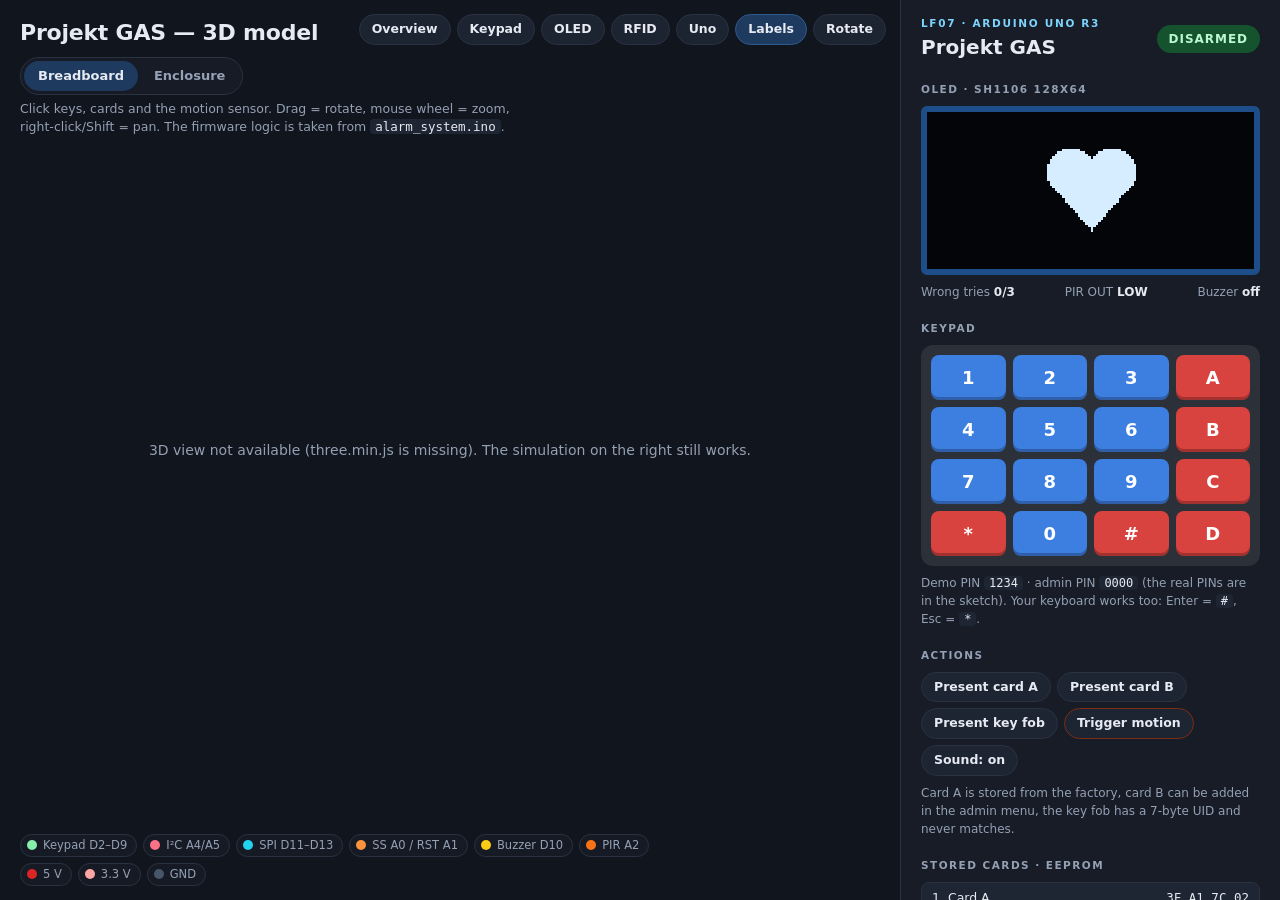
==== docs/viewer/index.html @ b627108a "Merge branch 'main' of https://github.com/BBZ-AIFS51/LF7-Projekt_GAS # Conflicts: #	MDs/entwicklungs" ====
<!doctype html>
<html lang="en">
<head>
<meta charset="utf-8">
<meta name="viewport" content="width=device-width, initial-scale=1">
<title>Projekt GAS 3D</title>
<meta name="description" content="Interactive 3D model of the mini security system (Arduino Uno R3) with simulated firmware.">
<style>
  :root {
    --bg: #11151D; --panel: #171C26; --panel2: #1F2633; --ink: #E6EAF2; --muted: #94A0B4; --line: #2A3242;
    --accent: #7DD3FC; --good: #4ADE80; --warn: #FBBF24; --bad: #F87171; --admin: #C4B5FD;
  }
  * { box-sizing: border-box; }
  html, body { height: 100%; }
  body { margin: 0; background: var(--bg); color: var(--ink); font: 14px/1.5 "Segoe UI", system-ui, -apple-system, Roboto, sans-serif; }
  .app { display: grid; grid-template-columns: 1fr 380px; height: 100%; }
  .stage { position: relative; min-height: 0; overflow: hidden; }
  canvas#c { display: block; width: 100%; height: 100%; touch-action: none; outline: none; cursor: grab; }
  canvas#c.pointer { cursor: pointer; }
  canvas#c:active { cursor: grabbing; }
  .hud { position: absolute; left: 20px; top: 16px; pointer-events: none; max-width: 520px; }
  .hud h1 { font-size: 22px; font-weight: 700; letter-spacing: -.01em; margin: 0; }
  .hud p { margin: 3px 0 0; color: var(--muted); font-size: 12.5px; }
  .views { position: absolute; right: 14px; top: 14px; display: flex; flex-wrap: wrap; gap: 6px; justify-content: flex-end; max-width: 60%; }
  .views button, .actions button, .side-btn { font: inherit; font-size: 12.5px; font-weight: 600; color: var(--ink); background: rgba(31,38,51,.9); border: 1px solid var(--line); border-radius: 999px; padding: 5px 12px; cursor: pointer; }
  .views button:hover, .actions button:hover, .side-btn:hover { border-color: #3C475C; background: #263042; }
  .views button[aria-pressed="true"] { background: #1E3A5F; border-color: #2F5A8F; }
  .seg { display: inline-flex; }
  .seg button { border-radius: 0; margin-left: -1px; }
  .seg button:first-child { border-radius: 999px 0 0 999px; margin-left: 0; }
  .seg button:last-child { border-radius: 0 999px 999px 0; }
  .tabs { display: inline-flex; gap: 2px; margin: 8px 0 2px; padding: 3px; background: rgba(23,28,38,.9); border: 1px solid var(--line); border-radius: 999px; pointer-events: auto; }
  .tabs button { font: inherit; font-size: 13px; font-weight: 700; color: var(--muted); background: transparent; border: 0; border-radius: 999px; padding: 5px 14px; cursor: pointer; }
  .tabs button:hover { color: var(--ink); }
  .tabs button[aria-selected="true"] { background: #1E3A5F; color: var(--ink); }
  .tabs button:disabled { opacity: .45; cursor: not-allowed; }
  .stage:not([data-tab="case"]) [data-for="case"], .stage[data-tab="case"] [data-for="bench"] { display: none; }
  /* ?shot: only the canvas, used by tools/render.mjs for the doc pictures */
  html.shot, html.shot body { background: transparent; }
  .shot .app { display: block; height: 100vh; }
  .shot .stage { height: 100vh; }
  .shot aside, .shot .hud, .shot .views, .shot .legend, .shot #tip, .shot .loading { display: none !important; }
  #labels.shot div { margin-top: -8px; font-size: 17px; padding: 4px 11px; border-radius: 8px; background: rgba(13,17,25,.86); border-color: #3A4458; box-shadow: 0 4px 14px rgba(0,0,0,.35); }
  #labels.shot div::after { content: ''; position: absolute; left: 50%; bottom: -7px; margin-left: -7px; border: 7px solid transparent; border-bottom: 0; border-top-color: #3A4458; }
  button:focus-visible { outline: 2px solid var(--accent); outline-offset: 2px; }
  .legend { position: absolute; left: 20px; bottom: 14px; display: flex; flex-wrap: wrap; gap: 6px; pointer-events: none; max-width: 75%; }
  .legend span { display: inline-flex; align-items: center; gap: 6px; font-size: 11.5px; color: var(--muted); background: rgba(23,28,38,.85); border: 1px solid var(--line); border-radius: 999px; padding: 2px 9px 2px 6px; }
  .legend i { width: 10px; height: 10px; border-radius: 50%; display: inline-block; }
  #labels { position: absolute; inset: 0; pointer-events: none; }
  #labels div { position: absolute; left: 0; top: 0; font-size: 11.5px; font-weight: 600; color: #E6EAF2; background: rgba(17,21,29,.78); border: 1px solid var(--line); border-radius: 6px; padding: 1px 7px; white-space: nowrap; }
  #labels.off { display: none; }
  #tip { position: absolute; pointer-events: none; background: #0B0E14; border: 1px solid #334055; border-radius: 8px; padding: 6px 10px; font-size: 12px; max-width: 280px; box-shadow: 0 6px 20px rgba(0,0,0,.4); }
  #tip b { display: block; font-size: 12.5px; }
  #tip span { color: var(--muted); }
  #tip[hidden] { display: none; }
  .loading { position: absolute; inset: 0; display: grid; place-items: center; color: var(--muted); pointer-events: none; text-align: center; padding: 20px; }
  .loading[hidden] { display: none; }

  aside { border-left: 1px solid var(--line); background: var(--panel); overflow: auto; padding: 16px 20px 40px; }
  .side-head { display: flex; align-items: center; justify-content: space-between; gap: 10px; margin-bottom: 14px; }
  .eyebrow { font-size: 10.5px; letter-spacing: .16em; text-transform: uppercase; color: var(--accent); font-weight: 700; }
  .side-head h1 { margin: 0; font-size: 20px; }
  .badge { font-size: 12px; font-weight: 800; letter-spacing: .08em; padding: 5px 12px; border-radius: 999px; background: #14532D; color: #BBF7D0; white-space: nowrap; }
  .badge.exit { background: #0C3A55; color: #BAE6FD; }
  .badge.armed { background: #713F12; color: #FDE68A; }
  .badge.alarm { background: #7F1D1D; color: #FECACA; animation: blink .5s steps(1) infinite; }
  .badge.admin { background: #2E1F5E; color: #DDD6FE; }
  @keyframes blink { 50% { background: #B91C1C; } }
  h2 { font-size: 10.5px; letter-spacing: .14em; text-transform: uppercase; color: var(--muted); margin: 20px 0 8px; font-weight: 700; }
  #oledPreview { width: 100%; aspect-ratio: 2 / 1; image-rendering: pixelated; background: #04060A; border: 6px solid #1D4E89; border-radius: 6px; display: block; }
  .meta { display: flex; justify-content: space-between; gap: 8px; margin-top: 8px; font-size: 12px; color: var(--muted); flex-wrap: wrap; }
  .meta b { color: var(--ink); font-weight: 700; }
  .keypad { display: grid; grid-template-columns: repeat(4, 1fr); gap: 7px; background: #2C3038; padding: 10px; border-radius: 12px; }
  .keypad button { font: inherit; font-size: 18px; font-weight: 700; color: #fff; border: 0; border-radius: 8px; padding: 9px 0; cursor: pointer; background: #3D7FE0; box-shadow: inset 0 -3px 0 rgba(0,0,0,.25); }
  .keypad button.fn { background: #D9433F; }
  .keypad button:active, .keypad button.hit { transform: translateY(2px); box-shadow: none; filter: brightness(1.25); }
  .hint { font-size: 12px; color: var(--muted); margin: 8px 0 0; }
  code { font-family: ui-monospace, Consolas, monospace; background: var(--panel2); padding: 0 5px; border-radius: 4px; color: var(--ink); }
  .actions { display: flex; flex-wrap: wrap; gap: 6px; }
  .actions button.motion { border-color: #7C2D12; }
  #cards { list-style: none; margin: 0; padding: 0; display: grid; gap: 6px; }
  #cards li { display: flex; justify-content: space-between; gap: 8px; background: var(--panel2); border: 1px solid var(--line); border-radius: 8px; padding: 6px 10px; font-size: 12.5px; }
  #cards li code { background: transparent; padding: 0; }
  #cards li.empty { color: var(--muted); }
  .row { display: flex; gap: 6px; margin-top: 8px; flex-wrap: wrap; }
  #serial { margin: 0; height: 190px; overflow: auto; background: #0A0D13; border: 1px solid var(--line); border-radius: 8px; padding: 8px 10px; font: 11.5px/1.45 ui-monospace, Consolas, monospace; color: #A7F3D0; white-space: pre-wrap; }
  .about { font-size: 12.5px; color: var(--muted); }
  .about a { color: var(--accent); }

  @media (max-width: 900px) {
    .app { grid-template-columns: 1fr; grid-template-rows: 58vh auto; height: auto; }
    .stage { height: 58vh; }
    aside { border-left: 0; border-top: 1px solid var(--line); padding: 14px 16px 40px; }
    .views { max-width: 100%; left: 14px; right: 14px; top: auto; bottom: 12px; justify-content: flex-start; }
    .legend, .hud p { display: none; }
  }
</style>
</head>
<body>
<div class="app">
  <div class="stage" id="stage">
    <canvas id="c" tabindex="0" aria-label="3D model of the build"></canvas>
    <div id="labels"></div>
    <div class="hud">
      <h1>Projekt GAS — 3D model</h1>
      <div class="tabs" role="tablist" aria-label="Scene">
        <button role="tab" data-tab="bench" id="tabBench" aria-selected="true">Breadboard</button>
        <button role="tab" data-tab="case" id="tabCase" aria-selected="false">Enclosure</button>
      </div>
      <p data-for="bench">Click keys, cards and the motion sensor. Drag = rotate, mouse wheel = zoom, right-click/Shift = pan. The firmware logic is taken from <code>alarm_system.ino</code>.</p>
      <p data-for="case">The same build in the 3D-printed case: control unit outside, sensor unit on the room side of the wall. Everything still works, switch the case to X-ray to watch the signals inside.</p>
    </div>
    <div class="views">
      <button data-view="all" data-for="bench">Overview</button>
      <button data-view="keypad" data-for="bench">Keypad</button>
      <button data-view="oled" data-for="bench">OLED</button>
      <button data-view="rfid" data-for="bench">RFID</button>
      <button data-view="uno" data-for="bench">Uno</button>
      <button data-view="c_all" data-for="case">Overview</button>
      <button data-view="c_front" data-for="case">Front</button>
      <button data-view="c_side" data-for="case">Side</button>
      <button data-view="c_sensor" data-for="case">Sensor unit</button>
      <span class="seg" data-for="case" role="group" aria-label="Case">
        <button data-case="solid" aria-pressed="false">Solid</button>
        <button data-case="xray" aria-pressed="true">X-ray</button>
        <button data-case="off" aria-pressed="false">Hidden</button>
      </span>
      <button id="toggleOpen" data-for="case" aria-pressed="false">Open</button>
      <button id="toggleLabels" aria-pressed="true">Labels</button>
      <button id="toggleRotate" aria-pressed="false">Rotate</button>
    </div>
    <div class="legend">
      <span><i style="background:#86EFAC"></i>Keypad D2–D9</span>
      <span><i style="background:#FB7185"></i>I²C A4/A5</span>
      <span><i style="background:#22D3EE"></i>SPI D11–D13</span>
      <span><i style="background:#FB923C"></i>SS A0 / RST A1</span>
      <span><i style="background:#FACC15"></i>Buzzer D10</span>
      <span><i style="background:#F97316"></i>PIR A2</span>
      <span><i style="background:#DC2626"></i>5 V</span>
      <span><i style="background:#FCA5A5"></i>3.3 V</span>
      <span><i style="background:#475569"></i>GND</span>
    </div>
    <div id="tip" hidden></div>
    <div class="loading" id="loading">Loading 3D model …</div>
  </div>

  <aside>
    <div class="side-head">
      <div><div class="eyebrow">LF07 · Arduino Uno R3</div><h1>Projekt GAS</h1></div>
      <div id="badge" class="badge">DISARMED</div>
    </div>

    <h2>OLED · SH1106 128x64</h2>
    <canvas id="oledPreview" width="384" height="192"></canvas>
    <div class="meta">
      <span>Wrong tries <b id="tries">0/3</b></span>
      <span>PIR OUT <b id="pirState">LOW</b></span>
      <span>Buzzer <b id="buzState">off</b></span>
    </div>

    <h2>Keypad</h2>
    <div class="keypad" id="keypad"></div>
    <p class="hint">Demo PIN <code>1234</code> · admin PIN <code>0000</code> (the real PINs are in the sketch). Your keyboard works too: Enter = <code>#</code>, Esc = <code>*</code>.</p>

    <h2>Actions</h2>
    <div class="actions">
      <button data-tag="A">Present card A</button>
      <button data-tag="B">Present card B</button>
      <button data-tag="F">Present key fob</button>
      <button class="motion" id="motionBtn">Trigger motion</button>
      <button id="soundBtn" aria-pressed="true">Sound: on</button>
    </div>
    <p class="hint">Card A is stored from the factory, card B can be added in the admin menu, the key fob has a 7-byte UID and never matches.</p>

    <h2>Stored cards · EEPROM</h2>
    <ul id="cards"></ul>
    <div class="row"><button class="side-btn" id="eepromReset">Reset EEPROM to factory list</button></div>

    <h2>Serial monitor · 9600 baud</h2>
    <pre id="serial" aria-live="polite"></pre>
    <div class="row"><button class="side-btn" id="serialClear">Clear</button></div>

    <h2>About this model</h2>
    <p class="about">Built after the <a href="https://github.com/BBZ-AIFS51/LF7-Projekt_GAS/blob/main/Schaltplan/SCHALTPLAN.png">schematic</a> and the pin table. States, timings (10 s exit delay, 30 s siren, 2 s error tone), sounds and OLED graphics match the sketch; the EEPROM is stored in your browser. The <b>Enclosure</b> tab puts the same parts into the 3D-printed case, using the exact STL files from <a href="https://github.com/BBZ-AIFS51/LF7-Projekt_GAS/tree/main/Gehaeuse">Gehaeuse/</a>. Works offline too: just open <code>docs/viewer/index.html</code>.</p>
  </aside>
</div>

<script src="three.min.js"></script>
<script src="enclosure.js"></script>
<script>
'use strict';

const $ = (s) => document.querySelector(s);
// ?shot = bare canvas for the pictures in Gehaeuse/bilder (see tools/render.mjs)
const SHOT = new URLSearchParams(location.search).has('shot');
if (SHOT) document.documentElement.classList.add('shot');
const bootTime = performance.now();
const millis = () => Math.floor(performance.now() - bootTime);

// ===========================================================================
// Hardware stand-ins: serial, buzzer (WebAudio), OLED frame buffer
// ===========================================================================
const hw = { txUntil: 0, lUntil: 0 };

const serialEl = $('#serial');
const serialLines = [];
function serial(msg) {
  serialLines.push((millis() / 1000).toFixed(3) + ' -> ' + msg);
  if (serialLines.length > 250) serialLines.shift();
  serialEl.textContent = serialLines.join('\n');
  serialEl.scrollTop = serialEl.scrollHeight;
  hw.txUntil = millis() + 80;
}

const snd = { ctx: null, osc: null, gain: null, on: true, freq: 0, until: 0 };
function audioUnlock() {
  if (snd.ctx) {
    if (snd.ctx.state === 'suspended') snd.ctx.resume();
    return;
  }
  try {
    const AC = window.AudioContext || window.webkitAudioContext;
    snd.ctx = new AC();
    snd.osc = snd.ctx.createOscillator();
    snd.osc.type = 'square';
    snd.gain = snd.ctx.createGain();
    snd.gain.gain.value = 0;
    snd.osc.connect(snd.gain);
    snd.gain.connect(snd.ctx.destination);
    snd.osc.start();
  } catch (e) {
    snd.ctx = null;
  }
}
// what the pin does - the WebAudio part only makes it audible
function hwTone(freq) {
  snd.freq = freq;
  if (!snd.ctx) return;
  const t = snd.ctx.currentTime;
  if (freq > 0 && snd.on && !document.hidden) {
    snd.osc.frequency.setValueAtTime(freq, t);
    snd.gain.gain.setTargetAtTime(0.045, t, 0.003);
  } else {
    snd.gain.gain.setTargetAtTime(0, t, 0.003);
  }
}
function tone(freq, duration) {
  hwTone(freq);
  snd.until = duration ? millis() + duration : 0;
}
function noTone() {
  hwTone(0);
  snd.until = 0;
}

const OLED_W = 128, OLED_H = 64;
const fb = new Uint8Array(OLED_W * OLED_H);
const WHITE = 1, BLACK = 0;

// classic 5x7 font, 5 columns per glyph, LSB = top row (ASCII 32..126)
const FONT = [
  0x00,0x00,0x00,0x00,0x00, 0x00,0x00,0x5F,0x00,0x00, 0x00,0x07,0x00,0x07,0x00, 0x14,0x7F,0x14,0x7F,0x14,
  0x24,0x2A,0x7F,0x2A,0x12, 0x23,0x13,0x08,0x64,0x62, 0x36,0x49,0x56,0x20,0x50, 0x00,0x08,0x07,0x03,0x00,
  0x00,0x1C,0x22,0x41,0x00, 0x00,0x41,0x22,0x1C,0x00, 0x2A,0x1C,0x7F,0x1C,0x2A, 0x08,0x08,0x3E,0x08,0x08,
  0x00,0x80,0x70,0x30,0x00, 0x08,0x08,0x08,0x08,0x08, 0x00,0x00,0x60,0x60,0x00, 0x20,0x10,0x08,0x04,0x02,
  0x3E,0x51,0x49,0x45,0x3E, 0x00,0x42,0x7F,0x40,0x00, 0x72,0x49,0x49,0x49,0x46, 0x21,0x41,0x49,0x4D,0x33,
  0x18,0x14,0x12,0x7F,0x10, 0x27,0x45,0x45,0x45,0x39, 0x3C,0x4A,0x49,0x49,0x31, 0x41,0x21,0x11,0x09,0x07,
  0x36,0x49,0x49,0x49,0x36, 0x46,0x49,0x49,0x29,0x1E, 0x00,0x00,0x14,0x00,0x00, 0x00,0x40,0x34,0x00,0x00,
  0x00,0x08,0x14,0x22,0x41, 0x14,0x14,0x14,0x14,0x14, 0x00,0x41,0x22,0x14,0x08, 0x02,0x01,0x59,0x09,0x06,
  0x3E,0x41,0x5D,0x59,0x4E, 0x7C,0x12,0x11,0x12,0x7C, 0x7F,0x49,0x49,0x49,0x36, 0x3E,0x41,0x41,0x41,0x22,
  0x7F,0x41,0x41,0x41,0x3E, 0x7F,0x49,0x49,0x49,0x41, 0x7F,0x09,0x09,0x09,0x01, 0x3E,0x41,0x41,0x51,0x73,
  0x7F,0x08,0x08,0x08,0x7F, 0x00,0x41,0x7F,0x41,0x00, 0x20,0x40,0x41,0x3F,0x01, 0x7F,0x08,0x14,0x22,0x41,
  0x7F,0x40,0x40,0x40,0x40, 0x7F,0x02,0x1C,0x02,0x7F, 0x7F,0x04,0x08,0x10,0x7F, 0x3E,0x41,0x41,0x41,0x3E,
  0x7F,0x09,0x09,0x09,0x06, 0x3E,0x41,0x51,0x21,0x5E, 0x7F,0x09,0x19,0x29,0x46, 0x26,0x49,0x49,0x49,0x32,
  0x03,0x01,0x7F,0x01,0x03, 0x3F,0x40,0x40,0x40,0x3F, 0x1F,0x20,0x40,0x20,0x1F, 0x3F,0x40,0x38,0x40,0x3F,
  0x63,0x14,0x08,0x14,0x63, 0x03,0x04,0x78,0x04,0x03, 0x61,0x59,0x49,0x4D,0x43, 0x00,0x7F,0x41,0x41,0x41,
  0x02,0x04,0x08,0x10,0x20, 0x00,0x41,0x41,0x41,0x7F, 0x04,0x02,0x01,0x02,0x04, 0x40,0x40,0x40,0x40,0x40,
  0x00,0x03,0x07,0x08,0x00, 0x20,0x54,0x54,0x78,0x40, 0x7F,0x28,0x44,0x44,0x38, 0x38,0x44,0x44,0x44,0x28,
  0x38,0x44,0x44,0x28,0x7F, 0x38,0x54,0x54,0x54,0x18, 0x00,0x08,0x7E,0x09,0x02, 0x18,0xA4,0xA4,0x9C,0x78,
  0x7F,0x08,0x04,0x04,0x78, 0x00,0x44,0x7D,0x40,0x00, 0x20,0x40,0x40,0x3D,0x00, 0x7F,0x10,0x28,0x44,0x00,
  0x00,0x41,0x7F,0x40,0x00, 0x7C,0x04,0x78,0x04,0x78, 0x7C,0x08,0x04,0x04,0x78, 0x38,0x44,0x44,0x44,0x38,
  0xFC,0x18,0x24,0x24,0x18, 0x18,0x24,0x24,0x18,0xFC, 0x7C,0x08,0x04,0x04,0x08, 0x48,0x54,0x54,0x54,0x24,
  0x04,0x04,0x3F,0x44,0x24, 0x3C,0x40,0x40,0x20,0x7C, 0x1C,0x20,0x40,0x20,0x1C, 0x3C,0x40,0x30,0x40,0x3C,
  0x44,0x28,0x10,0x28,0x44, 0x4C,0x90,0x90,0x90,0x7C, 0x44,0x64,0x54,0x4C,0x44, 0x00,0x08,0x36,0x41,0x00,
  0x00,0x00,0x77,0x00,0x00, 0x00,0x41,0x36,0x08,0x00, 0x02,0x01,0x02,0x04,0x02
];

// small subset of Adafruit_GFX, pixel exact enough for the icons in the sketch
const display = {
  cursorX: 0, cursorY: 0, textSize: 1, textColor: WHITE,
  clearDisplay() { fb.fill(0); },
  px(x, y, c) { if (x >= 0 && x < OLED_W && y >= 0 && y < OLED_H) fb[y * OLED_W + x] = c; },
  fillRect(x, y, w, h, c) { for (let j = y; j < y + h; j++) for (let i = x; i < x + w; i++) this.px(i, j, c); },
  drawFastHLine(x, y, w, c) { this.fillRect(x, y, w, 1, c); },
  drawFastVLine(x, y, h, c) { this.fillRect(x, y, 1, h, c); },
  fillCircle(x0, y0, r, c) {
    for (let dy = -r; dy <= r; dy++) for (let dx = -r; dx <= r; dx++) if (dx * dx + dy * dy <= r * r + r) this.px(x0 + dx, y0 + dy, c);
  },
  fillRoundRect(x, y, w, h, r, c) {
    r = Math.min(r, Math.floor(Math.min(w, h) / 2));
    for (let j = 0; j < h; j++) for (let i = 0; i < w; i++) {
      let dx = 0, dy = 0;
      if (i < r) dx = r - i; else if (i > w - 1 - r) dx = i - (w - 1 - r);
      if (j < r) dy = r - j; else if (j > h - 1 - r) dy = j - (h - 1 - r);
      if (dx * dx + dy * dy <= r * r + r) this.px(x + i, y + j, c);
    }
  },
  fillTriangle(x0, y0, x1, y1, x2, y2, c) {
    const minX = Math.min(x0, x1, x2), maxX = Math.max(x0, x1, x2), minY = Math.min(y0, y1, y2), maxY = Math.max(y0, y1, y2);
    for (let y = minY; y <= maxY; y++) for (let x = minX; x <= maxX; x++) {
      const w0 = (x1 - x) * (y2 - y) - (x2 - x) * (y1 - y);
      const w1 = (x2 - x) * (y0 - y) - (x0 - x) * (y2 - y);
      const w2 = (x0 - x) * (y1 - y) - (x1 - x) * (y0 - y);
      if ((w0 >= 0 && w1 >= 0 && w2 >= 0) || (w0 <= 0 && w1 <= 0 && w2 <= 0)) this.px(x, y, c);
    }
  },
  drawLine(x0, y0, x1, y1, c) {
    const dx = Math.abs(x1 - x0), sx = x0 < x1 ? 1 : -1, dy = -Math.abs(y1 - y0), sy = y0 < y1 ? 1 : -1;
    let err = dx + dy;
    for (;;) {
      this.px(x0, y0, c);
      if (x0 === x1 && y0 === y1) break;
      const e2 = 2 * err;
      if (e2 >= dy) { err += dy; x0 += sx; }
      if (e2 <= dx) { err += dx; y0 += sy; }
    }
  },
  setTextSize(s) { this.textSize = s; },
  setTextColor(c) { this.textColor = c; },
  setCursor(x, y) { this.cursorX = x; this.cursorY = y; },
  print(v) {
    const s = String(v), size = this.textSize;
    for (const ch of s) {
      const code = ch.charCodeAt(0) - 32;
      if (code >= 0 && code < 95) {
        for (let col = 0; col < 5; col++) {
          const line = FONT[code * 5 + col];
          for (let row = 0; row < 8; row++) {
            if ((line >> row) & 1) this.fillRect(this.cursorX + col * size, this.cursorY + row * size, size, size, this.textColor);
          }
        }
      }
      this.cursorX += 6 * size;
    }
  },
  display() { blitOled(); }
};

const oledCanvas = document.createElement('canvas');
oledCanvas.width = OLED_W;
oledCanvas.height = OLED_H;
const oledCtx = oledCanvas.getContext('2d');
const oledImg = oledCtx.createImageData(OLED_W, OLED_H);
const previewCtx = $('#oledPreview').getContext('2d');
previewCtx.imageSmoothingEnabled = false;
let oledTex = null;

function blitOled() {
  const d = oledImg.data;
  for (let i = 0; i < fb.length; i++) {
    const on = fb[i];
    d[i * 4] = on ? 214 : 3;
    d[i * 4 + 1] = on ? 236 : 5;
    d[i * 4 + 2] = on ? 255 : 9;
    d[i * 4 + 3] = 255;
  }
  oledCtx.putImageData(oledImg, 0, 0);
  previewCtx.drawImage(oledCanvas, 0, 0, 384, 192);
  if (oledTex) oledTex.needsUpdate = true;
  fx.i2c();
}

// ===========================================================================
// Firmware - ported 1:1 from Code/alarm_system/alarm_system.ino
// ===========================================================================
const PIN_CODE = '1234';    // demo value, the real PIN lives in the sketch
const ADMIN_PIN = '0000';   // demo value, the real admin PIN lives in the sketch
const ALARM_MS = 30000, ERROR_TONE_MS = 2000, EXIT_DELAY_MS = 10000, ENTRY_TIMEOUT_MS = 10000;
const ADMIN_IDLE_TIMEOUT_MS = 20000, ADMIN_MSG_MS = 1500;
const MAX_WRONG_TRIES = 3, MAX_ENTRY_LEN = 8, UID_LEN = 4, MAX_STORED_UIDS = 8, RFID_POLL_MS = 200;
const DEFAULT_UIDS = [[0x3F, 0xA1, 0x7C, 0x02]];

const ST = { DISARMED: 0, EXIT_DELAY: 1, ARMED: 2, ALARM: 3, ADMIN: 4 };
const AD = { MENU: 0, ADD_WAIT: 1, LIST: 2 };
const SND = { NONE: 0, OK: 1, ERROR: 2, ALARM: 3 };

const fw = {
  state: ST.DISARMED, entry: '', lastKeyMs: 0, enteringAdmin: false, wrongTries: 0, stateStart: 0,
  lastMotion: false, displayDirty: true, adminScreen: AD.MENU, adminListIndex: 0, lastAdminKeyMs: 0,
  adminMsg: null, adminMsgUntil: 0, lastDraw: 0, sound: SND.NONE, soundStart: 0, currentFreq: -1,
  lastBeepSec: 999, lastRfidPoll: 0, uids: []
};
// inputs coming from the 3D scene / side panel
const io = { keys: [], card: null, motionUntil: 0 };
const motionPin = () => millis() < io.motionUntil;

function setup() {
  serial('[RFID] version 0x92');
  loadUidsFromEeprom();
  serial('=== Alarm system ready (disarmed) ===');
  serial("PIN + '#' or a known RFID card arms / disarms.");
  serial('stored RFID cards: ' + fw.uids.length);
  fw.lastMotion = motionPin();
  fw.displayDirty = true;
}

function loop() {
  if (snd.until && millis() >= snd.until) {   // end of tone(freq, duration)
    hwTone(0);
    snd.until = 0;
  }
  if (fw.state === ST.ADMIN) {
    handleAdminKeypad();
    handleAdminRfid();
  } else {
    handleKeypad();
    handleRfid();
  }
  handleMotion();
  updateState();
  updateSound();
  updateDisplay();
}

// ---- keypad ---------------------------------------------------------------
const getKeyPress = () => (io.keys.length ? io.keys.shift() : 0);

function handleKeypad() {
  if ((fw.entry.length > 0 || fw.enteringAdmin) && millis() - fw.lastKeyMs > ENTRY_TIMEOUT_MS) {
    clearEntry();
    fw.enteringAdmin = false;
    fw.displayDirty = true;
  }
  const key = getKeyPress();
  if (!key) return;
  fw.lastKeyMs = millis();
  serial('[KEY] ' + key);

  if (key >= '0' && key <= '9') {
    if (fw.entry.length < MAX_ENTRY_LEN) {
      fw.entry += key;
      clickBeep();
    }
    fw.displayDirty = true;
  } else if (key === '*') {
    clearEntry();
    fw.enteringAdmin = false;
    clickBeep();
    fw.displayDirty = true;
  } else if (key === '#') {
    submitEntry();
  } else if (key === 'A' && fw.state === ST.DISARMED && fw.entry.length === 0) {
    fw.enteringAdmin = true;
    clickBeep();
    fw.displayDirty = true;
  } else if (key === 'B' && fw.state === ST.DISARMED && fw.entry.length === 0) {
    resetRfid();
  }
}

function clearEntry() { fw.entry = ''; }

function submitEntry() {
  if (fw.enteringAdmin) {
    const adminOk = fw.entry.length > 0 && fw.entry === ADMIN_PIN;
    fw.enteringAdmin = false;
    clearEntry();
    fw.displayDirty = true;
    if (adminOk) {
      serial('[ADMIN] PIN correct, opening menu');
      openAdminMenu();
    } else {
      serial('[ADMIN] wrong PIN');
      accessDenied('too many wrong admin PIN entries');
    }
    return;
  }
  const ok = fw.entry.length > 0 && fw.entry === PIN_CODE;
  serial('[PIN] entered: ' + fw.entry);
  clearEntry();
  fw.displayDirty = true;
  if (ok) {
    serial('[PIN] correct');
    accessGranted();
  } else {
    serial('[PIN] wrong, try ' + (fw.wrongTries + 1));
    accessDenied('too many wrong PIN entries');
  }
}

// ---- RFID -----------------------------------------------------------------
function readNewCardUid() {
  if (millis() - fw.lastRfidPoll < RFID_POLL_MS) return null;
  fw.lastRfidPoll = millis();
  if (!io.card) return null;
  const uid = io.card;
  io.card = null;                       // PICC_HaltA(): reads once per touch
  serial('[RFID] uid:' + uid.map((b) => ' ' + b.toString(16).toUpperCase()).join(''));
  fx.spi();
  return uid;
}

function resetRfid() {
  serial('[RFID] manual reset');
  fx.spi();
  serial('[RFID] version 0x92');
  startSound(SND.OK);
}

function handleRfid() {
  const uid = readNewCardUid();
  if (!uid) return;
  if (uidAllowed(uid)) {
    serial('[RFID] known card');
    accessGranted();
  } else {
    serial('[RFID] unknown card');
    accessDenied('too many unknown cards');
  }
}

function uidAllowed(uid) {
  if (uid.length !== UID_LEN) return false;
  return findStoredUid(uid) !== -1;
}

function findStoredUid(uid) {
  return fw.uids.findIndex((u) => u.every((b, i) => b === uid[i]));
}

// ---- UID storage, the browser's localStorage plays the EEPROM -------------
const EEPROM_KEY = 'gas-viewer-eeprom';
function loadUidsFromEeprom() {
  let data = null;
  try { data = JSON.parse(localStorage.getItem(EEPROM_KEY)); } catch (e) { data = null; }
  if (!data || data.magic !== 0xA5 || !Array.isArray(data.uids)) {
    fw.uids = DEFAULT_UIDS.map((u) => u.slice());
    saveUidsToEeprom();
    serial('[EEPROM] blank chip, wrote factory default UIDs');
    return;
  }
  if (data.uids.length > MAX_STORED_UIDS) {
    serial('[EEPROM] bad stored count, resetting to 0');
    fw.uids = [];
    saveUidsToEeprom();
    return;
  }
  fw.uids = data.uids;
  renderCardList();
}
function saveUidsToEeprom() {
  try { localStorage.setItem(EEPROM_KEY, JSON.stringify({ magic: 0xA5, uids: fw.uids })); } catch (e) { /* private mode */ }
  renderCardList();
}
function addUid(uid) {
  if (fw.uids.length >= MAX_STORED_UIDS) return false;
  fw.uids.push(uid.slice());
  saveUidsToEeprom();
  return true;
}
function deleteUidAt(index) {
  if (index >= fw.uids.length) return;
  fw.uids.splice(index, 1);
  saveUidsToEeprom();
}

// ---- access decision ------------------------------------------------------
function accessGranted() {
  fw.wrongTries = 0;
  fw.displayDirty = true;
  if (fw.state === ST.ALARM || fw.state === ST.ARMED || fw.state === ST.EXIT_DELAY) {
    setState(ST.DISARMED);
    serial('[STATE] disarmed');
  } else if (fw.state === ST.DISARMED) {
    setState(ST.EXIT_DELAY);
    serial('[STATE] arming - exit delay running');
  }
  startSound(SND.OK);
}

function accessDenied(reason) {
  // a wrong PIN/card must not interrupt or restart a running siren
  if (fw.state === ST.ALARM) {
    serial('[ALARM] wrong entry ignored, siren keeps running');
    return;
  }
  fw.wrongTries++;
  fw.displayDirty = true;
  if (fw.wrongTries >= MAX_WRONG_TRIES) {
    fw.wrongTries = 0;
    triggerAlarm(reason);
  } else {
    startSound(SND.ERROR);
  }
}

// ---- admin menu -----------------------------------------------------------
function openAdminMenu() {
  fw.adminScreen = AD.MENU;
  fw.adminListIndex = 0;
  fw.adminMsg = null;
  fw.lastAdminKeyMs = millis();
  setState(ST.ADMIN);
  startSound(SND.OK);
}

function showAdminMsg(msg) {
  fw.adminMsg = msg;
  fw.adminMsgUntil = millis() + ADMIN_MSG_MS;
  fw.displayDirty = true;
}

function handleAdminKeypad() {
  if (millis() - fw.lastAdminKeyMs > ADMIN_IDLE_TIMEOUT_MS) {
    serial('[ADMIN] idle timeout, closing menu');
    setState(ST.DISARMED);
    return;
  }
  const key = getKeyPress();
  if (!key) return;
  fw.lastAdminKeyMs = millis();
  serial('[ADMIN KEY] ' + key);

  if (fw.adminScreen === AD.MENU) {
    if (key === '1') {
      fw.adminScreen = AD.ADD_WAIT;
      clickBeep();
      fw.displayDirty = true;
    } else if (key === '2') {
      fw.adminScreen = AD.LIST;
      fw.adminListIndex = 0;
      clickBeep();
      fw.displayDirty = true;
    } else if (key === '*') {
      serial('[ADMIN] menu closed');
      setState(ST.DISARMED);
    }
  } else if (fw.adminScreen === AD.ADD_WAIT) {
    if (key === '*') {
      fw.adminScreen = AD.MENU;
      clickBeep();
      fw.displayDirty = true;
    }
  } else if (fw.adminScreen === AD.LIST) {
    if (key === '*') {
      fw.adminScreen = AD.MENU;
      clickBeep();
      fw.displayDirty = true;
    } else if (key === '#') {
      if (fw.uids.length > 0) fw.adminListIndex = (fw.adminListIndex + 1) % fw.uids.length;
      clickBeep();
      fw.displayDirty = true;
    } else if (key === 'D' && fw.uids.length > 0) {
      deleteUidAt(fw.adminListIndex);
      if (fw.adminListIndex >= fw.uids.length && fw.uids.length > 0) fw.adminListIndex = fw.uids.length - 1;
      serial('[ADMIN] card deleted');
      showAdminMsg('Deleted');
    }
  }
}

function handleAdminRfid() {
  if (fw.adminScreen !== AD.ADD_WAIT) return;
  const uid = readNewCardUid();
  if (!uid) return;
  fw.lastAdminKeyMs = millis();
  if (uid.length !== UID_LEN) {
    showAdminMsg('Bad card');
  } else if (findStoredUid(uid) !== -1) {
    showAdminMsg('Known');
  } else if (addUid(uid)) {
    serial('[ADMIN] card added');
    showAdminMsg('Saved');
  } else {
    showAdminMsg('Full');
  }
  fw.adminScreen = AD.MENU;
}

// ---- motion sensor --------------------------------------------------------
function handleMotion() {
  const motion = motionPin();
  if (motion && !fw.lastMotion && fw.state === ST.ARMED) triggerAlarm('motion detected');
  fw.lastMotion = motion;
}

// ---- state machine --------------------------------------------------------
function setState(next) {
  fw.state = next;
  fw.stateStart = millis();
  fw.displayDirty = true;
  if (next !== ST.ALARM) stopSound();
  if (next === ST.ARMED) fw.lastMotion = motionPin();
}

function triggerAlarm(reason) {
  serial('[ALARM] ' + reason);
  setState(ST.ALARM);
  startSound(SND.ALARM);
}

function updateState() {
  const now = millis();
  if (fw.state === ST.EXIT_DELAY) {
    const sec = Math.floor((now - fw.stateStart) / 1000);
    if (fw.sound === SND.NONE && sec !== fw.lastBeepSec) {
      fw.lastBeepSec = sec;
      tone(1200, 60);
      fw.currentFreq = -1;
    }
    if (now - fw.stateStart >= EXIT_DELAY_MS) {
      setState(ST.ARMED);
      serial('[STATE] armed');
    }
  } else if (fw.state === ST.ALARM) {
    if (now - fw.stateStart >= ALARM_MS) {
      stopSound();
      setState(ST.ARMED);
      serial('[STATE] alarm finished - armed again');
    }
  }
}

// ---- sound engine ---------------------------------------------------------
function startSound(id) {
  fw.sound = id;
  fw.soundStart = millis();
  fw.currentFreq = -1;
}
function stopSound() {
  fw.sound = SND.NONE;
  noTone();
  fw.currentFreq = -1;
  fw.displayDirty = true;
}
function setFreq(freq) {
  if (freq === fw.currentFreq) return;
  fw.currentFreq = freq;
  if (freq <= 0) noTone(); else tone(freq);
}
function clickBeep() {
  if (fw.sound === SND.NONE) {
    tone(2000, 25);
    fw.currentFreq = -1;
  }
}
function updateSound() {
  if (fw.sound === SND.NONE) return;
  const t = millis() - fw.soundStart;
  if (fw.sound === SND.OK) {
    if (t < 110) setFreq(1568);
    else if (t < 140) setFreq(0);
    else if (t < 340) setFreq(2093);
    else stopSound();
  } else if (fw.sound === SND.ERROR) {
    if (t >= ERROR_TONE_MS) stopSound();
    else setFreq(Math.floor(t / 35) % 2 ? 95 : 135);
  } else if (fw.sound === SND.ALARM) {
    const phase = t % 500;
    const step = Math.floor((phase % 250) / 10);
    setFreq(phase < 250 ? 2500 + step * 50 : 3700 - step * 50);
  } else {
    stopSound();
  }
}

// ---- display --------------------------------------------------------------
function updateDisplay() {
  const animated = fw.state === ST.ALARM || fw.state === ST.EXIT_DELAY || (fw.state === ST.ADMIN && fw.adminMsg !== null);
  if (!fw.displayDirty && !(animated && millis() - fw.lastDraw >= 250)) return;
  fw.displayDirty = false;
  fw.lastDraw = millis();

  display.clearDisplay();
  display.setTextColor(WHITE);

  if (fw.entry.length > 0) {
    drawEntry();
    display.display();
    return;
  }
  if (fw.sound === SND.ERROR) {
    drawCross(64, 32, WHITE);
    display.display();
    return;
  }
  switch (fw.state) {
    case ST.DISARMED:
      drawHeart(64, 30, WHITE);
      break;
    case ST.EXIT_DELAY:
      drawSkull(64, 24, WHITE, BLACK);
      drawSeconds(secondsLeft(EXIT_DELAY_MS), 2, 46);
      break;
    case ST.ARMED:
      drawSkull(64, 34, WHITE, BLACK);
      break;
    case ST.ALARM: {
      const flash = Math.floor(millis() / 250) % 2 === 0;
      const fg = flash ? BLACK : WHITE, bg = flash ? WHITE : BLACK;
      if (flash) display.fillRect(0, 0, OLED_W, OLED_H, WHITE);
      drawSkull(64, 26, fg, bg);
      display.setTextColor(fg);
      drawSeconds(secondsLeft(ALARM_MS), 2, 47);
      break;
    }
    case ST.ADMIN:
      drawAdminScreen();
      break;
  }
  display.display();
}

function drawAdminScreen() {
  display.setTextSize(1);
  if (fw.adminMsg !== null) {
    if (millis() >= fw.adminMsgUntil) {
      fw.adminMsg = null;
    } else {
      display.setCursor(4, 28);
      display.print(fw.adminMsg);
      return;
    }
  }
  if (fw.adminScreen === AD.MENU) {
    display.setCursor(4, 4); display.print('ADMIN');
    display.setCursor(4, 24); display.print('1 Add card');
    display.setCursor(4, 36); display.print('2 List/Del');
    display.setCursor(4, 52); display.print('* Exit');
  } else if (fw.adminScreen === AD.ADD_WAIT) {
    display.setCursor(4, 24); display.print('Scan card...');
    display.setCursor(4, 52); display.print('* Cancel');
  } else {
    if (fw.uids.length === 0) {
      display.setCursor(4, 28); display.print('Empty');
    } else {
      display.setCursor(4, 4);
      display.print('Card ' + (fw.adminListIndex + 1) + '/' + fw.uids.length);
      display.setCursor(4, 24);
      display.print(uidHex(fw.uids[fw.adminListIndex]));
    }
    display.setCursor(4, 52); display.print('# Next D Del * Back');
  }
}

const uidHex = (uid) => uid.map((b) => b.toString(16).toUpperCase().padStart(2, '0')).join(' ');

function drawEntry() {
  const size = fw.entry.length <= 6 ? 3 : 2;
  const w = fw.entry.length * 6 * size;
  display.setTextSize(size);
  display.setCursor(Math.trunc((OLED_W - w) / 2), Math.trunc((OLED_H - 8 * size) / 2));
  display.print('*'.repeat(fw.entry.length));
}

function secondsLeft(total) {
  const done = millis() - fw.stateStart;
  if (done >= total) return 0;
  return Math.floor((total - done + 999) / 1000);
}

function drawSeconds(secs, size, y) {
  const chars = secs >= 10 ? 3 : 2;
  display.setTextSize(size);
  display.setCursor(Math.trunc((OLED_W - chars * 6 * size) / 2), y);
  display.print(secs + 's');
}

function drawSkull(cx, cy, fg, bg) {
  display.fillRoundRect(cx - 19, cy - 22, 38, 32, 12, fg);
  display.fillRoundRect(cx - 11, cy + 4, 22, 13, 4, fg);
  display.fillCircle(cx - 9, cy - 7, 6, bg);
  display.fillCircle(cx + 9, cy - 7, 6, bg);
  display.fillTriangle(cx, cy - 1, cx - 3, cy + 4, cx + 3, cy + 4, bg);
  display.drawFastHLine(cx - 11, cy + 5, 22, bg);
  for (let i = 0; i < 4; i++) display.drawFastVLine(cx - 7 + i * 5, cy + 6, 11, bg);
}

function drawHeart(cx, cy, fg) {
  display.fillCircle(cx - 8, cy - 6, 9, fg);
  display.fillCircle(cx + 8, cy - 6, 9, fg);
  display.fillTriangle(cx - 16, cy - 1, cx + 16, cy - 1, cx, cy + 18, fg);
}

function drawCross(cx, cy, fg) {
  for (let i = -2; i <= 2; i++) {
    display.drawLine(cx - 20, cy - 20 + i, cx + 20, cy + 20 + i, fg);
    display.drawLine(cx - 20, cy + 20 + i, cx + 20, cy - 20 + i, fg);
  }
}

// ===========================================================================
// Side panel
// ===========================================================================
const KEYS = [['1', '2', '3', 'A'], ['4', '5', '6', 'B'], ['7', '8', '9', 'C'], ['*', '0', '#', 'D']];
const TAGS = {
  A: { name: 'Card A', uid: [0x3F, 0xA1, 0x7C, 0x02] },
  B: { name: 'Card B', uid: [0x8E, 0x44, 0xD0, 0x5B] },
  F: { name: 'Key fob', uid: [0x04, 0x5A, 0x2B, 0x91, 0xC2, 0x6F, 0x80] }
};
const keyButtons = {};

const keypadEl = $('#keypad');
KEYS.forEach((row) => row.forEach((k) => {
  const b = document.createElement('button');
  b.textContent = k;
  if (!/[0-9]/.test(k)) b.className = 'fn';
  b.addEventListener('click', () => pressKey(k));
  keypadEl.appendChild(b);
  keyButtons[k] = b;
}));

function renderCardList() {
  const ul = $('#cards');
  ul.innerHTML = '';
  if (fw.uids.length === 0) {
    const li = document.createElement('li');
    li.className = 'empty';
    li.textContent = 'No card stored';
    ul.appendChild(li);
    return;
  }
  fw.uids.forEach((uid, i) => {
    const known = Object.values(TAGS).find((t) => t.uid.length === uid.length && t.uid.every((b, j) => b === uid[j]));
    const li = document.createElement('li');
    const name = document.createElement('span');
    name.textContent = (i + 1) + '. ' + (known ? known.name : 'Card');
    const code = document.createElement('code');
    code.textContent = uidHex(uid);
    li.append(name, code);
    ul.appendChild(li);
  });
}

function pressKey(k) {
  audioUnlock();
  io.keys.push(k);
  const b = keyButtons[k];
  if (b) {
    b.classList.add('hit');
    setTimeout(() => b.classList.remove('hit'), 120);
  }
  if (scene3d) scene3d.pressKey(k);
}

function triggerMotion() {
  audioUnlock();
  io.motionUntil = millis() + 3000;   // HC-SR501 style: OUT stays HIGH for a few seconds
  fx.pir();
}

document.querySelectorAll('[data-tag]').forEach((b) => b.addEventListener('click', () => presentTag(b.dataset.tag)));
$('#motionBtn').addEventListener('click', triggerMotion);
$('#soundBtn').addEventListener('click', (e) => {
  audioUnlock();
  snd.on = !snd.on;
  e.currentTarget.textContent = 'Sound: ' + (snd.on ? 'on' : 'off');
  e.currentTarget.setAttribute('aria-pressed', String(snd.on));
  hwTone(snd.freq);
});
$('#eepromReset').addEventListener('click', () => {
  try { localStorage.removeItem(EEPROM_KEY); } catch (e) { /* ignore */ }
  loadUidsFromEeprom();
});
$('#serialClear').addEventListener('click', () => {
  serialLines.length = 0;
  serialEl.textContent = '';
});
window.addEventListener('keydown', (e) => {
  if (e.ctrlKey || e.metaKey || e.altKey) return;
  let k = e.key;
  if (k === 'Enter') k = '#';
  else if (k === 'Escape' || k === 'Backspace') k = '*';
  else if (/^[a-dA-D]$/.test(k)) k = k.toUpperCase();
  if (/^[0-9A-D*#]$/.test(k)) {
    e.preventDefault();
    pressKey(k);
  }
});
document.addEventListener('visibilitychange', () => {
  hwTone(snd.freq);   // hwTone() mutes while the tab is hidden
  fw.currentFreq = -1;
});

const STATE_UI = [
  ['DISARMED', ''], ['EXIT DELAY', 'exit'], ['ARMED', 'armed'], ['ALARM', 'alarm'], ['ADMIN', 'admin']
];
const badgeEl = $('#badge'), triesEl = $('#tries'), pirEl = $('#pirState'), buzEl = $('#buzState');
let lastUi = '';
function updateUi() {
  const [label, cls] = STATE_UI[fw.state];
  let text = label;
  if (fw.state === ST.EXIT_DELAY) text += ' ' + secondsLeft(EXIT_DELAY_MS) + ' s';
  if (fw.state === ST.ALARM) text += ' ' + secondsLeft(ALARM_MS) + ' s';
  const buz = snd.freq > 0 ? snd.freq + ' Hz' : 'off';
  const key = text + cls + fw.wrongTries + motionPin() + buz;
  if (key === lastUi) return;
  lastUi = key;
  badgeEl.textContent = text;
  badgeEl.className = 'badge ' + cls;
  triesEl.textContent = fw.wrongTries + '/' + MAX_WRONG_TRIES;
  pirEl.textContent = motionPin() ? 'HIGH' : 'LOW';
  buzEl.textContent = buz;
}

// ===========================================================================
// 3D scene
// ===========================================================================
let scene3d = null;
let presentTag = () => {};
const fx = { i2c() {}, spi() {}, pir() {} };

function buildScene() {
  const V = (x, y, z) => new THREE.Vector3(x, y, z);
  const UP = V(0, 1, 0);
  const stage = $('#stage');
  const canvas = $('#c');

  const renderer = new THREE.WebGLRenderer({ canvas, antialias: true, alpha: true, preserveDrawingBuffer: SHOT });
  renderer.setPixelRatio(Math.min(window.devicePixelRatio, 2));
  renderer.shadowMap.enabled = true;
  renderer.shadowMap.type = THREE.PCFSoftShadowMap;
  renderer.toneMapping = THREE.ACESFilmicToneMapping;
  renderer.toneMappingExposure = 1.05;

  const scene = new THREE.Scene();
  const bgColor = new THREE.Color(0x11151d);
  scene.background = bgColor.clone();
  scene.fog = new THREE.Fog(0x11151d, 70, 130);
  const camera = new THREE.PerspectiveCamera(36, 1, 0.1, 300);

  scene.add(new THREE.HemisphereLight(0xdde8ff, 0x202633, 1.25));
  const sun = new THREE.DirectionalLight(0xffffff, 2.2);
  sun.position.set(14, 30, 18);
  sun.castShadow = true;
  sun.shadow.mapSize.set(2048, 2048);
  Object.assign(sun.shadow.camera, { left: -26, right: 26, top: 26, bottom: -26, near: 1, far: 90 });
  sun.shadow.bias = -0.0004;
  scene.add(sun);
  const fill = new THREE.DirectionalLight(0x9ec5ff, 0.6);
  fill.position.set(-20, 12, -10);
  scene.add(fill);
  const alarmLight = new THREE.PointLight(0xff2525, 0, 0, 0);
  alarmLight.position.set(2, 10, 0);
  scene.add(alarmLight);

  // ---- helpers ----
  // every tab is a group; `root` is the group new objects go into while building
  let root = scene, labelTab = 'bench', activeTab = 'bench', shotCam = false;
  const maxAniso = renderer.capabilities.getMaxAnisotropy();
  const mat = (color, o) => new THREE.MeshStandardMaterial(Object.assign({ color, roughness: 0.6, metalness: 0 }, o || {}));
  function mesh(geo, m, x, y, z, parent) {
    const o = new THREE.Mesh(geo, m);
    o.position.set(x, y, z);
    o.castShadow = true;
    o.receiveShadow = true;
    (parent || root).add(o);
    return o;
  }
  const box = (w, h, d, m, x, y, z, parent) => mesh(new THREE.BoxGeometry(w, h, d), m, x, y, z, parent);
  const cyl = (r, h, m, x, y, z, parent, seg) => mesh(new THREE.CylinderGeometry(r, r, h, seg || 24), m, x, y, z, parent);
  let seed = 7;
  const rnd = () => (seed = (seed * 16807) % 2147483647) / 2147483647;
  function canvasTex(w, h, draw) {
    const c = document.createElement('canvas');
    c.width = w;
    c.height = h;
    draw(c.getContext('2d'), w, h);
    const t = new THREE.CanvasTexture(c);
    t.colorSpace = THREE.SRGBColorSpace;
    t.anisotropy = maxAniso;
    return t;
  }
  function rr(g, x, y, w, h, r) {
    g.beginPath();
    g.moveTo(x + r, y);
    g.arcTo(x + w, y, x + w, y + h, r);
    g.arcTo(x + w, y + h, x, y + h, r);
    g.arcTo(x, y + h, x, y, r);
    g.arcTo(x, y, x + w, y, r);
    g.closePath();
  }
  // box whose top face shows a canvas texture (texture top = back edge)
  function texBox(w, h, d, sideColor, tex, x, y, z, parent) {
    const side = mat(sideColor);
    const top = new THREE.MeshStandardMaterial({ map: tex, roughness: 0.55 });
    return box(w, h, d, [side, side, top, side, side, side], x, y, z, parent);
  }
  const parts = [];          // hover / click targets
  function part(obj, title, text, onClick) {
    obj.userData.part = { title, text, onClick };
    parts.push(obj);
    return obj;
  }
  const labels = [];
  const labelsEl = $('#labels');
  // side: 1 = only seen from the front of the demo board, -1 = only from behind
  function label(text, pos, side) {
    const el = document.createElement('div');
    el.textContent = text;
    labelsEl.appendChild(el);
    labels.push({ el, pos, tab: labelTab, side: side || 0 });
  }
  const gold = mat(0xd4a93c, { metalness: 0.8, roughness: 0.35 });
  const blackPlastic = mat(0x121418, { roughness: 0.7 });
  const silver = mat(0xc9ced6, { metalness: 0.85, roughness: 0.3 });

  // ---- table ----
  const table = new THREE.Mesh(new THREE.PlaneGeometry(140, 140), mat(0x1a2030, { roughness: 0.95 }));
  table.rotation.x = -Math.PI / 2;
  table.receiveShadow = true;
  scene.add(table);
  const grid = new THREE.GridHelper(80, 40, 0x2a3346, 0x222a3a);
  grid.position.y = 0.002;
  scene.add(grid);
  const bench = new THREE.Group();
  scene.add(bench);
  root = bench;

  // =========================================================================
  // Arduino Uno R3 (rotated 180 like in the schematic: USB on the right,
  // digital header at the front, power/analog header at the back)
  // =========================================================================
  const UNO_W = 6.86, UNO_D = 5.33, UNO_Y = 0.3, UNO_T = 0.16, UNO_TOP = UNO_Y + UNO_T;
  // mounting holes of the real board (UNO_HOLES in Gehaeuse/gehaeuse.scad)
  const UNO_HOLES = [[2.03, -2.41], [1.9, 2.41], [-3.18, -1.9], [-3.18, 0.89]];
  const uX = (x) => (x + UNO_W / 2) / UNO_W, uZ = (z) => (z + UNO_D / 2) / UNO_D;
  const pinX = {};
  ['D0', 'D1', 'D2', 'D3', 'D4', 'D5', 'D6', 'D7'].forEach((n, i) => { pinX[n] = [-3.0 + i * 0.254, 2.42]; });
  ['D8', 'D9', 'D10', 'D11', 'D12', 'D13', 'GND2', 'AREF', 'SDA', 'SCL'].forEach((n, i) => { pinX[n] = [-0.85 + i * 0.254, 2.42]; });
  ['A5', 'A4', 'A3', 'A2', 'A1', 'A0'].forEach((n, i) => { pinX[n] = [-2.9 + i * 0.254, -2.42]; });
  ['VIN', 'GND', 'GND1', '5V', '3V3', 'RESET', 'IOREF', 'NC'].forEach((n, i) => { pinX[n] = [-1.2 + i * 0.254, -2.42]; });
  const unoPinLocal = (n) => V(pinX[n][0], UNO_TOP + 0.85, pinX[n][1]);

  const unoTex = canvasTex(1030, 800, (g, w, h) => {
    const grad = g.createLinearGradient(0, 0, w, h);
    grad.addColorStop(0, '#0f5fae');
    grad.addColorStop(1, '#0a4c8f');
    g.fillStyle = grad;
    g.fillRect(0, 0, w, h);
    g.strokeStyle = 'rgba(130,190,255,.16)';
    g.lineWidth = 3;
    for (let i = 0; i < 46; i++) {
      const x = rnd() * w, y = rnd() * h, l = 60 + rnd() * 220;
      g.beginPath();
      g.moveTo(x, y);
      if (rnd() > 0.5) { g.lineTo(x + l, y); g.lineTo(x + l + 30, y + 30); } else { g.lineTo(x, y + l * 0.6); g.lineTo(x + 30, y + l * 0.6 + 30); }
      g.stroke();
    }
    g.fillStyle = '#eef4ff';
    g.textAlign = 'center';
    g.textBaseline = 'middle';
    Object.keys(pinX).forEach((n) => {
      const [x, z] = pinX[n];
      const front = z > 0;
      let t = n.replace(/^D/, '').replace('GND2', 'GND').replace('GND1', 'GND');
      if (['3', '5', '6', '9', '10', '11'].includes(t) && front) t = '~' + t;
      g.font = (t.length > 3 ? 'bold 13px' : 'bold 17px') + ' sans-serif';
      g.fillText(t, uX(x) * w, uZ(z) * h + (front ? -34 : 34));
    });
    g.font = 'bold 20px sans-serif';
    g.fillText('DIGITAL (PWM~)', uX(-1.3) * w, uZ(2.42) * h - 68);
    g.fillText('ANALOG IN', uX(-2.26) * w, uZ(-2.42) * h + 70);
    g.fillText('POWER', uX(-0.31) * w, uZ(-2.42) * h + 70);
    g.font = 'italic 900 150px sans-serif';
    g.fillText('UNO', uX(-1.2) * w, uZ(0.5) * h);
    g.font = 'bold 34px sans-serif';
    g.fillText('ARDUINO', uX(-1.2) * w, uZ(-0.75) * h);
    g.strokeStyle = '#eef4ff';
    g.lineWidth = 4;
    UNO_HOLES.forEach(([x, z]) => {
      g.beginPath();
      g.arc(uX(x) * w, uZ(z) * h, 22, 0, Math.PI * 2);
      g.stroke();
    });
    g.font = 'bold 16px sans-serif';
    g.fillText('ON', uX(0.9) * w, uZ(1.35) * h);
    g.fillText('L', uX(-0.2) * w, uZ(1.35) * h);
    g.fillText('TX RX', uX(0.3) * w, uZ(1.95) * h + 30);
  });
  const unoLeds = [];        // L and TX LEDs of every Uno in the scene
  // lying board: USB at +x, digital header at +z, parts on top (+y)
  function buildUno(parent, standoffs) {
    const uno = new THREE.Group();
    parent.add(uno);
    texBox(UNO_W, UNO_T, UNO_D, 0x0a4a8a, unoTex, 0, UNO_Y + UNO_T / 2, 0, uno);
    if (standoffs) UNO_HOLES.forEach(([x, z]) => cyl(0.16, UNO_Y, silver, x, UNO_Y / 2, z, uno, 12));
    // female headers
    function header(names) {
      const xs = names.map((n) => pinX[n][0]);
      const z = pinX[names[0]][1];
      const len = xs[xs.length - 1] - xs[0] + 0.254;
      box(len, 0.85, 0.25, blackPlastic, (xs[0] + xs[xs.length - 1]) / 2, UNO_TOP + 0.425, z, uno);
    }
    header(['D0', 'D1', 'D2', 'D3', 'D4', 'D5', 'D6', 'D7']);
    header(['D8', 'D9', 'D10', 'D11', 'D12', 'D13', 'GND2', 'AREF', 'SDA', 'SCL']);
    header(['A5', 'A4', 'A3', 'A2', 'A1', 'A0']);
    header(['VIN', 'GND', 'GND1', '5V', '3V3', 'RESET', 'IOREF', 'NC']);
    // ATmega328P in its socket
    box(3.9, 0.14, 1.05, mat(0x2b2f36), -0.2, UNO_TOP + 0.07, 0.35, uno);
    box(3.6, 0.36, 0.78, mat(0x16181d, { roughness: 0.45 }), -0.2, UNO_TOP + 0.32, 0.35, uno);
    for (let i = 0; i < 14; i++) {
      box(0.1, 0.22, 0.1, silver, -1.85 + i * 0.254, UNO_TOP + 0.18, 0.35 - 0.46, uno);
      box(0.1, 0.22, 0.1, silver, -1.85 + i * 0.254, UNO_TOP + 0.18, 0.35 + 0.46, uno);
    }
    box(1.6, 1.1, 1.2, silver, 3.25, UNO_TOP + 0.55, 1.13, uno);            // USB-B, sticks out 6 mm
    box(1.45, 1.1, 0.9, blackPlastic, 3.0, UNO_TOP + 0.55, -1.85, uno);     // barrel jack
    cyl(0.28, 0.1, mat(0x050505), 3.73, UNO_TOP + 0.55, -1.85, uno).rotation.z = Math.PI / 2;
    box(0.9, 0.35, 0.36, silver, 1.4, UNO_TOP + 0.18, -0.8, uno);           // crystal
    cyl(0.3, 0.6, mat(0x2d3748, { metalness: 0.4 }), 0.85, UNO_TOP + 0.3, -1.95, uno);
    cyl(0.3, 0.6, mat(0x2d3748, { metalness: 0.4 }), 1.5, UNO_TOP + 0.3, -1.95, uno);
    box(0.6, 0.22, 0.6, silver, 2.7, UNO_TOP + 0.11, 2.0, uno);             // reset button
    cyl(0.18, 0.12, mat(0xd6453d), 2.7, UNO_TOP + 0.28, 2.0, uno, 14);
    const ledMat = (c) => new THREE.MeshStandardMaterial({ color: c, emissive: c, emissiveIntensity: 0.1 });
    const ledOn = box(0.22, 0.1, 0.14, ledMat(0x4ade80), 0.9, UNO_TOP + 0.05, 1.6, uno);
    ledOn.material.emissiveIntensity = 2.2;
    unoLeds.push({
      L: box(0.22, 0.1, 0.14, ledMat(0xfbbf24), -0.2, UNO_TOP + 0.05, 1.6, uno),
      tx: box(0.22, 0.1, 0.14, ledMat(0xfbbf24), 0.15, UNO_TOP + 0.05, 1.95, uno)
    });
    part(uno, 'Arduino Uno R3', 'ATmega328P · 2 KB SRAM, 1 KB of it is the OLED buffer · serial 9600 baud · the L LED on D13 flickers during SPI');
    return uno;
  }
  const uno = buildUno(root, true);
  uno.position.set(3.5, 0, -2);
  const unoPin = (n) => unoPinLocal(n).add(uno.position);
  label('Arduino Uno R3', V(3.5, 2.2, -2));

  // =========================================================================
  // Breadboard with the 5 V and GND rails
  // =========================================================================
  const BB = { x: 1.5, z: 9.5, w: 16.5, d: 5.5, h: 0.85, cols: 63 };
  const bbHoleU = (i) => (90 + i * (2048 - 180) / (BB.cols - 1)) / 2048;
  const bbTex = canvasTex(2048, 683, (g, w, h) => {
    g.fillStyle = '#ecebe6';
    g.fillRect(0, 0, w, h);
    g.fillStyle = '#d9d8d2';
    g.fillRect(0, h * 0.47, w, h * 0.06);
    const row = (v, rail) => {
      for (let i = 0; i < BB.cols; i++) {
        if (rail && i % 6 === 5) continue;
        g.fillStyle = '#3b3b3b';
        g.fillRect(bbHoleU(i) * w - 6, v * h - 6, 12, 12);
      }
    };
    [0.073, 0.127, 0.873, 0.927].forEach((v) => row(v, true));
    for (let r = 0; r < 5; r++) { row(0.24 + r * 0.05, false); row(0.56 + r * 0.05, false); }
    g.lineWidth = 5;
    g.strokeStyle = '#2563eb'; g.beginPath(); g.moveTo(60, h * 0.035); g.lineTo(w - 60, h * 0.035); g.stroke();
    g.strokeStyle = '#dc2626'; g.beginPath(); g.moveTo(60, h * 0.165); g.lineTo(w - 60, h * 0.165); g.stroke();
    g.strokeStyle = '#2563eb'; g.beginPath(); g.moveTo(60, h * 0.835); g.lineTo(w - 60, h * 0.835); g.stroke();
    g.strokeStyle = '#dc2626'; g.beginPath(); g.moveTo(60, h * 0.965); g.lineTo(w - 60, h * 0.965); g.stroke();
    g.fillStyle = '#8a8a86';
    g.font = 'bold 22px sans-serif';
    g.textAlign = 'center';
    for (let i = 0; i < BB.cols; i += 5) g.fillText(String(i + 1), bbHoleU(i) * w, h * 0.2);
  });
  const breadboard = texBox(BB.w, BB.h, BB.d, 0xe4e3de, bbTex, BB.x, BB.h / 2, BB.z);
  part(breadboard, 'Breadboard', 'Top rails: GND (blue) and 5 V (red) for the OLED, buzzer and motion sensor');
  label('Breadboard', V(BB.x, 1.2, BB.z + 3.3));
  function railPin(x, rail) {
    const left = BB.x - BB.w / 2;
    let best = 0, bestD = 1e9;
    for (let i = 0; i < BB.cols; i++) {
      if (i % 6 === 5) continue;
      const d = Math.abs(left + bbHoleU(i) * BB.w - x);
      if (d < bestD) { bestD = d; best = i; }
    }
    const v = rail === 'GND' ? 0.073 : 0.127;
    return V(left + bbHoleU(best) * BB.w, BB.h, BB.z - BB.d / 2 + v * BB.d);
  }

  // =========================================================================
  // 4x4 keypad (membrane)
  // =========================================================================
  const kpTex = canvasTex(512, 564, (g, w, h) => {
    g.fillStyle = '#34373e';
    g.fillRect(0, 0, w, h);
    g.strokeStyle = '#5a5e67';
    g.lineWidth = 10;
    rr(g, 18, 18, w - 36, h - 36, 26);
    g.stroke();
  });
  const keyTex = {};
  KEYS.flat().forEach((k) => {
    const col = /[0-9]/.test(k) ? '#3d7fe0' : '#d9433f';
    keyTex[k] = canvasTex(128, 128, (g, w, h) => {
      g.fillStyle = col;
      g.fillRect(0, 0, w, h);
      const grad = g.createLinearGradient(0, 0, 0, h);
      grad.addColorStop(0, 'rgba(255,255,255,.22)');
      grad.addColorStop(1, 'rgba(0,0,0,.12)');
      g.fillStyle = grad;
      g.fillRect(0, 0, w, h);
      g.fillStyle = '#fff';
      g.font = 'bold 76px sans-serif';
      g.textAlign = 'center';
      g.textBaseline = 'middle';
      g.fillText(k, w / 2, h / 2 + 4);
    });
  });
  const keyMeshes = [];      // keys of both keypads, userData.key = label
  // lying keypad, row 1 towards -z; tail = ribbon with the 8-pin plug at +z
  function buildKeypad(parent, tail) {
    const keypad = new THREE.Group();
    parent.add(keypad);
    texBox(6.9, 0.1, 7.6, 0x2c2f35, kpTex, 0, 0.05, 0, keypad);
    KEYS.forEach((row, r) => row.forEach((k, c) => {
      const col = /[0-9]/.test(k) ? 0x3d7fe0 : 0xd9433f;
      const km = texBox(1.28, 0.14, 1.38, col, keyTex[k], (c - 1.5) * 1.6, 0.17, -0.35 + (r - 1.5) * 1.72, keypad);
      km.material[2].emissive = new THREE.Color(0xffffff);
      km.material[2].emissiveMap = keyTex[k];
      km.material[2].emissiveIntensity = 0;
      km.material[2].needsUpdate = true;
      km.userData.base = km.position.y;
      km.userData.pressT = -1e9;
      km.userData.key = k;
      part(km, 'Key ' + k, 'Row R' + (r + 1) + ' + column C' + (c + 1) + ' · click to press', () => pressKey(k));
      keyMeshes.push(km);
    }));
    if (tail) {
      box(2.2, 0.02, 1.3, mat(0xa3a8b0, { roughness: 0.4 }), 0, 0.02, 4.45, keypad);   // ribbon tail
      box(2.3, 0.35, 0.42, blackPlastic, 0, 0.18, 5.25, keypad);
      for (let i = 0; i < 8; i++) box(0.07, 0.07, 0.55, gold, -0.889 + i * 0.254, 0.18, 5.7, keypad);
    }
    part(keypad, '4x4 keypad', 'R1–R4 → D9–D6, C1–C4 → D5–D2 · own matrix scan without the Keypad library (saves ~120 bytes of SRAM)');
    return keypad;
  }
  const keypad = buildKeypad(root, true);
  keypad.position.set(-9.5, 0, -1.5);
  const kpPins = [];
  for (let i = 0; i < 8; i++) kpPins.push(V(keypad.position.x - 0.889 + i * 0.254, 0.18, keypad.position.z + 5.98));
  label('4x4 keypad', V(-12.2, 0.6, 3.4));

  // =========================================================================
  // OLED 1.3" SH1106
  // =========================================================================
  const oledBoardTex = canvasTex(512, 498, (g, w, h) => {
    g.fillStyle = '#1b4f8f';
    g.fillRect(0, 0, w, h);
    g.fillStyle = '#e8f0ff';
    g.font = 'bold 15px sans-serif';
    g.textAlign = 'center';
    ['GND', 'VCC', 'SCL', 'SDA'].forEach((t, i) => g.fillText(t, w / 2 + (i - 1.5) * 37.2, 90));
    g.strokeStyle = '#e8f0ff';
    g.lineWidth = 6;
    [[40, 40], [w - 40, 40], [40, h - 40], [w - 40, h - 40]].forEach(([x, y]) => { g.beginPath(); g.arc(x, y, 18, 0, Math.PI * 2); g.stroke(); });
  });
  oledTex = new THREE.CanvasTexture(oledCanvas);
  oledTex.colorSpace = THREE.SRGBColorSpace;
  oledTex.magFilter = THREE.NearestFilter;
  oledTex.minFilter = THREE.LinearFilter;
  const screenMat = new THREE.MeshBasicMaterial({ map: oledTex, toneMapped: false });
  // module pins: p = pin tip, d = direction a plugged-in wire leaves in (both local)
  // pinsBack = header on the back side, like in the case (pins point away from the glass)
  function buildOled(parent, pinsBack) {
    const oled = new THREE.Group();
    parent.add(oled);
    texBox(3.5, 0.12, 3.4, 0x1b4f8f, oledBoardTex, 0, 0.06, 0, oled);
    box(3.1, 0.1, 1.95, mat(0x07080b, { roughness: 0.2 }), 0, 0.17, 0.35, oled);
    const screen = new THREE.Mesh(new THREE.PlaneGeometry(2.94, 1.47), screenMat);
    screen.rotation.x = -Math.PI / 2;
    screen.position.set(0, 0.225, 0.3);
    oled.add(screen);
    const s = pinsBack ? -1 : 1;
    box(1.02, 0.25, 0.25, blackPlastic, 0, pinsBack ? -0.125 : 0.245, -1.45, oled);
    const pins = {};
    ['GND', 'VCC', 'SCL', 'SDA'].forEach((n, i) => {
      const x = -0.381 + i * 0.254;
      box(0.06, 0.6, 0.06, gold, x, pinsBack ? -0.45 : 0.55, -1.45, oled);
      pins[n] = { p: V(x, pinsBack ? -0.75 : 0.85, -1.45), d: V(0, s, 0) };
    });
    part(oled, '1.3" OLED SH1106', '128x64 · I²C address 0x3C · SDA → A4, SCL → A5 · Adafruit_SH1106G');
    return { g: oled, pins };
  }
  const oled = buildOled(root, false).g;
  oled.position.set(-3.6, 0, -2.2);
  const oledPins = {};
  ['GND', 'VCC', 'SCL', 'SDA'].forEach((n, i) => { oledPins[n] = V(oled.position.x - 0.381 + i * 0.254, 0.85, oled.position.z - 1.45); });
  label('OLED SH1106', V(-3.6, 1.5, -4.2));

  // =========================================================================
  // RFID-RC522
  // =========================================================================
  const RC_PINS = ['SDA', 'SCK', 'MOSI', 'MISO', 'IRQ', 'GND', 'RST', '3.3V'];
  const rcTex = canvasTex(512, 768, (g, w, h) => {
    g.fillStyle = '#1560bd';
    g.fillRect(0, 0, w, h);
    g.strokeStyle = '#8fbaf0';
    g.lineWidth = 7;
    for (let i = 0; i < 4; i++) { rr(g, 50 + i * 20, 60 + i * 20, w - 100 - i * 40, 400 - i * 40, 40); g.stroke(); }
    g.fillStyle = '#0c0e12';
    g.fillRect(200, 500, 110, 110);
    g.fillStyle = '#e8f0ff';
    g.font = 'bold 30px sans-serif';
    g.textAlign = 'center';
    g.fillText('RFID-RC522', w / 2, 36);
    g.font = 'bold 19px sans-serif';
    RC_PINS.forEach((t, i) => {
      g.save();
      g.translate(w / 2 + (i - 3.5) * 32.5, h - 70);
      g.rotate(-Math.PI / 2);
      g.fillText(t, 0, 6);
      g.restore();
    });
    g.strokeStyle = '#e8f0ff';
    g.lineWidth = 6;
    [[44, 44], [w - 44, 44], [44, h - 150], [w - 44, h - 150]].forEach(([x, y]) => { g.beginPath(); g.arc(x, y, 20, 0, Math.PI * 2); g.stroke(); });
  });
  function buildRc(parent) {
    const rc = new THREE.Group();
    parent.add(rc);
    texBox(4.0, 0.16, 6.0, 0x1358ad, rcTex, 0, 0.08, 0, rc);
    box(0.8, 0.12, 0.8, blackPlastic, 0.0, 0.22, 1.0, rc);
    box(2.1, 0.25, 0.25, blackPlastic, 0, 0.285, 2.75, rc);
    const pins = {};
    RC_PINS.forEach((n, i) => {
      const x = -0.889 + i * 0.254;
      box(0.06, 0.6, 0.06, gold, x, 0.6, 2.75, rc);
      pins[n] = { p: V(x, 0.9, 2.75), d: V(0, 1, 0) };
    });
    part(rc, 'RFID-RC522', 'SPI: MOSI D11, MISO D12, SCK D13 · SS A0 · RST A1 · VCC to 3.3 V, not 5 V!');
    return { g: rc, pins };
  }
  const rc = buildRc(root).g;
  rc.position.set(3.2, 0, -9.0);
  const rcPins = {};
  RC_PINS.forEach((n, i) => { rcPins[n] = V(rc.position.x - 0.889 + i * 0.254, 0.9, rc.position.z + 2.75); });
  const ringMat = (color, side) => new THREE.MeshBasicMaterial({ color, transparent: true, opacity: 0, depthWrite: false, side: side || THREE.FrontSide });
  const rfidRing = new THREE.Mesh(new THREE.RingGeometry(1.2, 1.3, 48), ringMat(0x7dd3fc));
  rfidRing.rotation.x = -Math.PI / 2;
  rfidRing.position.set(rc.position.x, 0.2, rc.position.z - 0.8);
  root.add(rfidRing);
  label('RFID-RC522', V(3.2, 1.0, -12.4));

  // =========================================================================
  // passive buzzer module
  // =========================================================================
  const buzBodies = [];
  function buildBuzzer(parent, pinsBack) {
    const buz = new THREE.Group();
    parent.add(buz);
    box(1.8, 0.1, 2.0, mat(0x15171b), 0, 0.05, 0, buz);
    buzBodies.push(cyl(0.62, 0.85, mat(0x0b0c0f, { roughness: 0.5 }), 0, 0.53, -0.15, buz, 32));
    cyl(0.12, 0.02, mat(0x3a3f47), 0, 0.97, -0.15, buz, 16);
    const s = pinsBack ? -1 : 1;
    const pins = {};
    ['S', '+', '-'].forEach((n, i) => {
      const x = -0.254 + i * 0.254;
      box(0.06, 0.6, 0.06, gold, x, pinsBack ? -0.3 : 0.4, 0.8, buz);
      pins[n] = { p: V(x, pinsBack ? -0.6 : 0.7, 0.8), d: V(0, s, 0) };
    });
    part(buz, 'Passive buzzer', 'Signal on D10 · tone()/noTone() · note: SPI.begin() drives D10 HIGH');
    return { g: buz, pins };
  }
  // three rings in the xy plane that grow while the buzzer sounds
  function buzzRings(parent) {
    return [0, 1, 2].map(() => {
      const m = new THREE.Mesh(new THREE.RingGeometry(0.66, 0.74, 40), ringMat(0xfacc15, THREE.DoubleSide));
      parent.add(m);
      return m;
    });
  }
  const buz = buildBuzzer(root, false).g;
  buz.position.set(6.2, 0, 4.3);
  const buzPins = {};
  ['S', '+', '-'].forEach((n, i) => { buzPins[n] = V(buz.position.x - 0.254 + i * 0.254, 0.7, buz.position.z + 0.8); });
  const buzRings = buzzRings(root);
  buzRings.forEach((m) => {
    m.rotation.x = -Math.PI / 2;
    m.position.set(buz.position.x, 1.0, buz.position.z - 0.15);
  });
  label('Buzzer', V(6.2, 1.9, 4.1));

  // =========================================================================
  // PIR motion sensor (HC-SR501 style)
  // =========================================================================
  const pir = new THREE.Group();
  pir.position.set(11, 0, 4.6);
  root.add(pir);
  box(3.2, 0.12, 2.4, mat(0x157a3a), 0, 0.06, 0, pir);
  box(2.3, 0.22, 2.3, mat(0xeeeeee, { roughness: 0.5 }), 0.15, 0.23, 0, pir);
  const domeMat = new THREE.MeshStandardMaterial({ color: 0xf4f5f7, roughness: 0.35, flatShading: true, emissive: 0xff3030, emissiveIntensity: 0 });
  mesh(new THREE.SphereGeometry(1.05, 12, 6, 0, Math.PI * 2, 0, Math.PI / 2), domeMat, 0.15, 0.34, 0, pir);
  const pirPins = {};
  ['VCC', 'OUT', 'GND'].forEach((n, i) => {
    const z = -0.254 + i * 0.254;
    box(0.06, 0.6, 0.06, gold, -1.42, 0.4, z, pir);
    pirPins[n] = V(pir.position.x - 1.42, 0.7, pir.position.z + z);
  });
  const pirRing = new THREE.Mesh(new THREE.RingGeometry(1.3, 1.45, 48), ringMat(0xf87171));
  pirRing.rotation.x = -Math.PI / 2;
  pirRing.position.set(pir.position.x + 0.15, 0.05, pir.position.z);
  root.add(pirRing);
  part(pir, 'Motion sensor', 'OUT → A2 (active HIGH) · only triggers while ARMED · click = motion', triggerMotion);
  label('Motion sensor', V(11, 1.9, 3.1));

  // =========================================================================
  // 9 V battery
  // =========================================================================
  const bat = new THREE.Group();
  bat.position.set(12.4, 0, -3.2);
  root.add(bat);
  box(2.6, 1.75, 3.1, mat(0x1e1f24, { roughness: 0.4 }), 0, 0.875, 0.85, bat);
  box(2.6, 1.75, 1.75, mat(0xc27c3a, { roughness: 0.35, metalness: 0.3 }), 0, 0.875, -1.55, bat);
  cyl(0.35, 0.3, silver, -0.6, 0.9, -2.55, bat).rotation.x = Math.PI / 2;
  cyl(0.35, 0.3, silver, 0.6, 0.9, -2.55, bat, 6).rotation.x = Math.PI / 2;
  box(2.2, 1.0, 0.4, blackPlastic, 0, 0.9, -2.85, bat);
  part(bat, '9 V battery', 'Powers the Uno through its barrel jack');
  label('9 V battery', V(12.4, 2.3, -3.2));

  // =========================================================================
  // wires
  // =========================================================================
  const wires = [];
  const dupGeo = new THREE.BoxGeometry(0.22, 0.55, 0.22);
  const dupMat = mat(0x111111, { roughness: 0.5 });
  function dupont(p, dir, m) {
    if (!m) {
      m = new THREE.Mesh(dupGeo, dupMat);
      m.castShadow = true;
      root.add(m);
    }
    m.position.copy(p).addScaledVector(dir, 0.275);
    m.quaternion.setFromUnitVectors(UP, dir);
    return m;
  }
  // wire from an Uno/rail pin (a) to a module pin (b), t = 0 sits at a
  // optional via points route a wire around parts, like in the schematic
  function wire(a, b, color, title, text, dirB, via) {
    const parent = root;
    const dirA = UP;
    dirB = dirB ? dirB.clone().normalize() : UP;
    const pa = a.clone().addScaledVector(dirA, 0.55), pb = b.clone().addScaledVector(dirB, 0.55);
    let curve;
    if (via) {
      curve = new THREE.CatmullRomCurve3([pa, pa.clone().addScaledVector(dirA, 0.6), ...via, pb.clone().addScaledVector(dirB, 0.6), pb], false, 'centripetal');
    } else {
      const h = 1.0 + pa.distanceTo(pb) * 0.12;
      curve = new THREE.CubicBezierCurve3(pa, pa.clone().addScaledVector(dirA, h), pb.clone().addScaledVector(dirB, h), pb);
    }
    const m = new THREE.MeshStandardMaterial({ color, roughness: 0.45, emissive: color, emissiveIntensity: 0.06 });
    const tube = new THREE.Mesh(new THREE.TubeGeometry(curve, 64, 0.05, 8, false), m);
    tube.castShadow = true;
    parent.add(tube);
    dupont(a, dirA);
    dupont(b, dirB);
    const w = { curve, color, mat: m, glow: 0, parent };
    part(tube, title, text);
    wires.push(w);
    return w;
  }
  const kpDir = V(0, 0.55, 1);
  const rowWires = [], colWires = [];
  const KP_COLORS = [0x86efac, 0xa78bfa, 0xbef264, 0xf0abfc, 0x5eead4, 0x60a5fa, 0x84cc16, 0x2dd4bf];
  ['D9', 'D8', 'D7', 'D6'].forEach((p, i) => rowWires.push(wire(unoPin(p), kpPins[i], KP_COLORS[i], p + ' ↔ R' + (i + 1), 'Keypad row ' + (i + 1) + ' (INPUT_PULLUP)', kpDir)));
  ['D5', 'D4', 'D3', 'D2'].forEach((p, i) => colWires.push(wire(unoPin(p), kpPins[4 + i], KP_COLORS[4 + i], p + ' ↔ C' + (i + 1), 'Keypad column ' + (i + 1) + ' (pulled LOW during the scan)', kpDir)));
  const wSDA = wire(unoPin('A4'), oledPins.SDA, 0xfb7185, 'A4 → SDA', 'I²C data to the OLED');
  const wSCL = wire(unoPin('A5'), oledPins.SCL, 0xe879f9, 'A5 → SCL', 'I²C clock to the OLED');
  const spi = [
    wire(unoPin('D11'), rcPins.MOSI, 0x22d3ee, 'D11 → MOSI', 'SPI, Uno → RC522'),
    wire(unoPin('D12'), rcPins.MISO, 0x34d399, 'D12 ← MISO', 'SPI, RC522 → Uno'),
    wire(unoPin('D13'), rcPins.SCK, 0xa3e635, 'D13 → SCK', 'SPI clock (the L LED is on D13 too)'),
    wire(unoPin('A0'), rcPins.SDA, 0xfb923c, 'A0 → SDA/SS', 'Chip select of the RC522'),
    wire(unoPin('A1'), rcPins.RST, 0xf472b6, 'A1 → RST', 'Reset of the RC522 (key B = soft reset)')
  ];
  wire(unoPin('3V3'), rcPins['3.3V'], 0xfca5a5, '3.3 V → RC522', '3.3 V only! 5 V destroys the module');
  wire(unoPin('GND1'), rcPins.GND, 0x475569, 'GND → RC522', 'Ground');
  const wBuz = wire(unoPin('D10'), buzPins.S, 0xfacc15, 'D10 → Buzzer S', 'tone() puts the square wave on this pin', V(0, 0.4, 1));
  const wPir = wire(unoPin('A2'), pirPins.OUT, 0xf97316, 'A2 ← PIR OUT', 'HIGH on motion (was D11, which is MOSI now)');
  wire(unoPin('5V'), railPin(-3.0, '5V'), 0xdc2626, '5V → rail', '5 V supply for the OLED, buzzer and PIR');
  wire(unoPin('GND'), railPin(-3.6, 'GND'), 0x475569, 'GND → rail', 'common ground');
  // OLED power runs around the left of the keypad, as in the schematic
  wire(railPin(-6.0, '5V'), oledPins.VCC, 0xdc2626, '5V → OLED VCC', '', null,
    [V(-6.6, 1.2, 6.6), V(-14.2, 0.9, 5.6), V(-14.2, 0.9, -6.2), V(-4.2, 1.5, -5.6)]);
  wire(railPin(-6.6, 'GND'), oledPins.GND, 0x475569, 'GND → OLED GND', '', null,
    [V(-7.2, 1.2, 6.3), V(-13.8, 0.8, 5.3), V(-13.8, 0.8, -5.9), V(-4.5, 1.4, -5.3)]);
  wire(railPin(6.4, '5V'), buzPins['+'], 0xdc2626, '5V → Buzzer +', '', V(0, 0.4, 1));
  wire(railPin(7.0, 'GND'), buzPins['-'], 0x475569, 'GND → Buzzer −', '', V(0, 0.4, 1));
  wire(railPin(8.6, '5V'), pirPins.VCC, 0xdc2626, '5V → PIR VCC', '', V(-1, 0.5, 0));
  wire(railPin(9.3, 'GND'), pirPins.GND, 0x475569, 'GND → PIR GND', '', V(-1, 0.5, 0));
  // battery clip to the barrel jack
  const jack = V(uno.position.x + 3.75, UNO_TOP + 0.55, uno.position.z - 1.85);
  [[0xdc2626, -0.4], [0x1f2937, 0.4]].forEach(([c, dx]) => {
    const a = V(bat.position.x + dx, 0.9, bat.position.z - 3.1);
    const curve = new THREE.CubicBezierCurve3(a, a.clone().add(V(0, 0.3, -1.5)), jack.clone().add(V(2.5, 0.2, 0)), jack.clone().add(V(0.3, 0, 0)));
    const tube = new THREE.Mesh(new THREE.TubeGeometry(curve, 40, 0.07, 8, false), mat(c));
    tube.castShadow = true;
    root.add(tube);
  });

  // travelling signal pulses; the same signal is shown on the wires of both tabs
  const pulses = [];
  const pulseGeo = new THREE.SphereGeometry(0.13, 12, 8);
  function pulse(w, reverse, dur, delay) {
    if (!w || shotCam) return;
    const m = new THREE.Mesh(pulseGeo, new THREE.MeshBasicMaterial({ color: w.color, transparent: true, opacity: 0.95, blending: THREE.AdditiveBlending, depthWrite: false, toneMapped: false }));
    m.visible = false;
    m.scale.setScalar(w.pulseScale || 1);
    w.parent.add(m);
    pulses.push({ m, w, t0: performance.now() + (delay || 0), dur: dur || 650, reverse });
    w.glow = 1;
  }
  const sig = {
    sda: [wSDA], scl: [wSCL], spi: [spi], buz: [wBuz], pir: [[wPir, true, 600]],
    rows: [rowWires], cols: [colWires]
  };
  let lastI2c = 0;
  fx.i2c = () => {
    const t = performance.now();
    if (t - lastI2c < 220) return;
    lastI2c = t;
    sig.sda.forEach((w) => pulse(w, false, 450));
    sig.scl.forEach((w) => pulse(w, false, 450));
  };
  fx.spi = () => {
    sig.spi.forEach((set) => set.forEach((w, i) => pulse(w, i === 1, 450 + i * 70)));
    hw.lUntil = millis() + 350;
  };
  // PIR: one entry per wire the signal runs along, [wire, reverse, duration, delay]
  fx.pir = () => sig.pir.forEach((p) => pulse(p[0], p[1], p[2], p[3]));

  // =========================================================================
  // transponders (click to hold them to the reader)
  // =========================================================================
  const antenna = V(rc.position.x, 0, rc.position.z - 0.8);
  function cardTex(title, accent, uid, note) {
    return canvasTex(432, 684, (g, w, h) => {
      g.fillStyle = '#f7f8fa';
      g.fillRect(0, 0, w, h);
      g.fillStyle = accent;
      g.fillRect(0, 0, w, 150);
      g.fillStyle = '#fff';
      g.font = '900 64px sans-serif';
      g.fillText('GAS', 30, 100);
      g.fillStyle = '#d6ac45';
      rr(g, 40, 220, 110, 84, 12);
      g.fill();
      g.fillStyle = '#1f2937';
      g.font = 'bold 46px sans-serif';
      g.fillText(title, 40, 400);
      g.font = '32px monospace';
      g.fillText(uid, 40, 460);
      g.fillStyle = '#6b7280';
      g.font = '28px sans-serif';
      g.fillText(note, 40, 520);
    });
  }
  const tagSets = { bench: [], case: [] };
  // hover = where the tag is held to the reader, arc = bump on the way there
  function addTag(set, id, group, rest, rotY, hover, hoverQ, arc, ring) {
    group.position.copy(rest);
    group.rotation.y = rotY;
    root.add(group);
    const tag = { id, group, rest: rest.clone(), restQ: group.quaternion.clone(), hover, hoverQ, arc, ring, anim: null };
    part(group, TAGS[id].name, 'UID ' + uidHex(TAGS[id].uid) + ' · click to hold it to the reader', () => presentTag(id));
    label(TAGS[id].name, { get: () => group.position.clone().add(V(0, 0.8, 0)) }, set === 'case' ? 1 : 0);
    tagSets[set].push(tag);
  }
  const cardTexs = {};
  function card(title, accent, uid, note) {
    const g = new THREE.Group();
    const side = mat(0xf2f3f5);
    cardTexs[title] = cardTexs[title] || cardTex(title, accent, uid, note);
    const top = new THREE.MeshStandardMaterial({ map: cardTexs[title], roughness: 0.4 });
    const m = new THREE.Mesh(new THREE.BoxGeometry(5.4, 0.08, 8.56), [side, side, top, side, side, side]);
    m.castShadow = true;
    m.receiveShadow = true;
    g.add(m);
    return g;
  }
  const cardA = () => card('Card A', '#1d4ed8', uidHex(TAGS.A.uid), 'stored from factory');
  const cardB = () => card('Card B', '#ea580c', uidHex(TAGS.B.uid), 'not stored yet');
  function keyFob() {
    const fob = new THREE.Group();
    const fobShape = new THREE.Shape();
    fobShape.absarc(0, 0, 1.45, 0, Math.PI * 2, false);
    const fobHole = new THREE.Path();
    fobHole.absarc(0, 0.95, 0.28, 0, Math.PI * 2, true);
    fobShape.holes.push(fobHole);
    const fobMesh = new THREE.Mesh(new THREE.ExtrudeGeometry(fobShape, { depth: 0.3, bevelEnabled: true, bevelSize: 0.08, bevelThickness: 0.08, bevelSegments: 3, curveSegments: 32 }), mat(0x2563eb, { roughness: 0.35 }));
    fobMesh.rotation.x = -Math.PI / 2;
    fobMesh.castShadow = true;
    fob.add(fobMesh);
    const fobRing = new THREE.Mesh(new THREE.TorusGeometry(0.75, 0.06, 8, 32), silver);
    fobRing.rotation.x = -Math.PI / 2;
    fobRing.position.set(0, 0.25, -1.6);
    fob.add(fobRing);
    return fob;
  }
  const flatQ = new THREE.Quaternion();
  const benchHover = (y) => () => V(antenna.x, y, antenna.z);
  addTag('bench', 'A', cardA(), V(-2.2, 0.05, -10.4), 0.06, benchHover(1.5), flatQ, V(0, 2.2, 0), rfidRing);
  addTag('bench', 'B', cardB(), V(-8.5, 0.05, -10.8), -0.1, benchHover(1.5), flatQ, V(0, 2.2, 0), rfidRing);
  addTag('bench', 'F', keyFob(), V(8.8, 0.1, -9.6), 0.4, benchHover(1.3), flatQ, V(0, 2.2, 0), rfidRing);

  let tagBusy = false;
  presentTag = (id) => {
    audioUnlock();
    const tag = tagSets[activeTab].find((t) => t.id === id);
    if (!tag || tagBusy) return;
    tagBusy = true;
    tag.anim = { t0: performance.now(), fired: false };
  };
  const ease = (k) => k * k * (3 - 2 * k);
  function updateTags(t) {
    tagSets[activeTab].forEach((tag) => {
      const a = tag.anim;
      if (!a) return;
      const e = t - a.t0, T1 = 700, T2 = 1500, T3 = 700;
      let k;
      if (e < T1) {
        k = ease(e / T1);
      } else if (e < T1 + T2) {
        k = 1;
        if (!a.fired) {
          a.fired = true;
          io.card = TAGS[tag.id].uid.slice();
        }
      } else if (e < T1 + T2 + T3) {
        k = 1 - ease((e - T1 - T2) / T3);
      } else {
        k = 0;
        tag.anim = null;
        tagBusy = false;
      }
      tag.group.position.lerpVectors(tag.rest, tag.hover(), k).addScaledVector(tag.arc, Math.sin(k * Math.PI));
      tag.group.quaternion.slerpQuaternions(tag.restQ, tag.hoverQ, k);
      tag.ring.material.opacity = k > 0.9 ? 0.9 * Math.abs(Math.sin(t / 160)) : 0;
    });
  }

  // =========================================================================
  // ENCLOSURE TAB: the same parts in the 3D-printed case (Gehaeuse/)
  // =========================================================================
  const caseRoot = new THREE.Group();
  caseRoot.visible = false;
  scene.add(caseRoot);
  root = caseRoot;
  labelTab = 'case';
  const caseApi = window.GAS_ENCLOSURE ? buildCase() : null;
  root = scene;
  labelTab = 'shot';

  // point / direction given in obj's local space -> space of an ancestor
  function inFrame(obj, v, frame) {
    const p = v.clone();
    for (let o = obj; o && o !== frame; o = o.parent) {
      o.updateMatrix();
      p.applyMatrix4(o.matrix);
    }
    return p;
  }
  function dirInFrame(obj, d, frame) {
    const p = d.clone();
    for (let o = obj; o && o !== frame; o = o.parent) p.applyQuaternion(o.quaternion);
    return p.normalize();
  }

  function buildCase() {
    const mm = (v) => v / 10;          // the scene works in cm
    const deg = Math.PI / 180;
    // layout of the case, same formulas as in Gehaeuse/gehaeuse.scad (mm)
    const G = {
      wall: 2.4, floor_t: 2.4, lid_t: 2.4, cu_w: 90, cu_depth: 40, keypad_w: 69.5, keypad_h: 77,
      ribbon_slot_h: 4, rfid_h: 40, oled_w: 36, oled_h: 34, guide_t: 1.2, fit: 0.25, uno_standoff_h: 5,
      su_w: 52, su_h: 44, su_depth: 30, pir_post_h: 3, su_angle: 60, wedge_min: 5, cable_y: 145
    };
    const lipIn = G.wall + 0.3 + 1.6;
    G.cu_cx = G.cu_w / 2;
    G.slot_y = lipIn + 0.8;
    G.kp_y = G.slot_y + G.ribbon_slot_h;
    G.rfid_cy = G.kp_y + G.keypad_h + 4 + G.rfid_h / 2;
    G.oled_cy = G.rfid_cy + G.rfid_h / 2 + 3 + G.guide_t + G.oled_h / 2;
    G.cu_h = Math.ceil(G.oled_cy + G.oled_h / 2 + 3 + lipIn);
    G.cu_th = G.floor_t + G.cu_depth;
    G.buzzer_x = (G.cu_cx + G.oled_w / 2 + G.fit + G.guide_t + G.cu_w - lipIn) / 2;
    G.uno_x = G.cu_cx - 53.34 / 2;
    G.uno_y = G.wall + 6.2 + 0.4;
    G.uno_z = G.floor_t + G.uno_standoff_h;
    G.su_th = G.floor_t + G.su_depth;
    G.wedge_max = G.wedge_min + G.su_w * Math.sin(G.su_angle * deg);

    // ---- meshes from enclosure.js (= the STL files) ----
    function decode(name) {
      const d = window.GAS_ENCLOSURE[name];
      const bin = (s) => Uint8Array.from(atob(s), (c) => c.charCodeAt(0)).buffer;
      const q = new Int16Array(bin(d.v));
      const idx = d.i32 ? new Uint32Array(bin(d.i)) : new Uint16Array(bin(d.i));
      const pos = new Float32Array(q.length);
      for (let i = 0; i < q.length; i++) pos[i] = q[i] / 1000;   // 1/100 mm -> cm
      return creased(pos, idx, 32);
    }
    // smooth normals across edges flatter than `angle`, hard edges elsewhere
    function creased(pos, idx, angle) {
      const nt = idx.length / 3, nv = pos.length / 3;
      const fn = new Float32Array(nt * 3);
      const a = V(0, 0, 0), b = V(0, 0, 0), c = V(0, 0, 0);
      for (let t = 0; t < nt; t++) {
        a.fromArray(pos, idx[t * 3] * 3);
        b.fromArray(pos, idx[t * 3 + 1] * 3);
        c.fromArray(pos, idx[t * 3 + 2] * 3);
        c.sub(b).cross(a.sub(b)).normalize();
        fn[t * 3] = c.x; fn[t * 3 + 1] = c.y; fn[t * 3 + 2] = c.z;
      }
      const start = new Uint32Array(nv + 1);           // faces around every vertex
      for (let i = 0; i < idx.length; i++) start[idx[i] + 1]++;
      for (let v = 0; v < nv; v++) start[v + 1] += start[v];
      const fill = start.slice(0, nv), vf = new Uint32Array(idx.length);
      for (let i = 0; i < idx.length; i++) vf[fill[idx[i]]++] = (i / 3) | 0;
      const cosA = Math.cos(angle * deg);
      const P = new Float32Array(nt * 9), N = new Float32Array(nt * 9);
      for (let t = 0; t < nt; t++) {
        for (let k = 0; k < 3; k++) {
          const v = idx[t * 3 + k], o = (t * 3 + k) * 3;
          P[o] = pos[v * 3]; P[o + 1] = pos[v * 3 + 1]; P[o + 2] = pos[v * 3 + 2];
          let x = 0, y = 0, z = 0;
          for (let j = start[v]; j < start[v + 1]; j++) {
            const f = vf[j] * 3;
            if (fn[f] * fn[t * 3] + fn[f + 1] * fn[t * 3 + 1] + fn[f + 2] * fn[t * 3 + 2] >= cosA) { x += fn[f]; y += fn[f + 1]; z += fn[f + 2]; }
          }
          const l = Math.hypot(x, y, z) || 1;
          N[o] = x / l; N[o + 1] = y / l; N[o + 2] = z / l;
        }
      }
      const g = new THREE.BufferGeometry();
      g.setAttribute('position', new THREE.BufferAttribute(P, 3));
      g.setAttribute('normal', new THREE.BufferAttribute(N, 3));
      g.computeBoundingSphere();
      return g;
    }

    const HOUSING = {
      control_back: { color: 0xe3e6ea, title: 'Back part · control_back.stl', text: 'Uno on 4 standoffs · openings for USB-B and the barrel jack · cable hole Ø 8 mm · 2 holes for the wall screws' },
      control_front: { color: 0xf4b400, title: 'Front plate · control_front.stl', text: 'OLED window, 7 sound holes, RFID field (the card reads through 2.4 mm of plastic), keypad glued on the outside' },
      sensor_back: { color: 0xe3e6ea, title: 'Sensor back part · sensor_back.stl', text: 'Screwed onto the wedge · cable through the notch at the bottom or the hole in the back' },
      sensor_front: { color: 0xf4b400, title: 'Sensor front · sensor_front.stl', text: 'The Fresnel lens looks out, the HC-SR501 hangs on two posts' },
      sensor_wedge: { color: 0xa9b1bd, title: 'Wedge 60° · sensor_wedge.stl', text: 'Turns the sensor towards the door: it covers the entrance but cannot see through the wall' }
    };
    const geos = {};
    const housing = [];
    const xrayLine = new THREE.LineBasicMaterial({ color: 0x7dd3fc, transparent: true, opacity: 0.55, depthWrite: false });
    function housingPart(name, parent) {
      const h = HOUSING[name];
      if (!geos[name]) geos[name] = decode(name);
      const g = new THREE.Group();
      parent.add(g);
      const solid = mat(h.color, { roughness: 0.62 });
      const xray = new THREE.MeshStandardMaterial({ color: h.color, roughness: 0.3, transparent: true, opacity: 0.1, depthWrite: false, side: THREE.DoubleSide });
      const m = new THREE.Mesh(geos[name], solid);
      m.castShadow = true;
      m.receiveShadow = true;
      g.add(m);
      if (!geos[name].edges) geos[name].edges = new THREE.EdgesGeometry(geos[name], 35);
      const edgeSolid = new THREE.LineBasicMaterial({ color: new THREE.Color(h.color).multiplyScalar(0.45), transparent: true, opacity: 0.35 });
      const lines = new THREE.LineSegments(geos[name].edges, edgeSolid);
      lines.raycast = () => {};
      g.add(lines);
      part(g, h.title, h.text).userData.part.housing = true;
      housing.push({ name, g, m, lines, solid, xray, edgeSolid, shown: true });
      return g;
    }
    let mode = 'xray';
    function setMode(next) {
      mode = next;
      housing.forEach((h) => {
        h.g.visible = h.shown && mode !== 'off';
        h.m.material = mode === 'xray' ? h.xray : h.solid;
        h.m.castShadow = mode === 'solid';
        h.lines.material = mode === 'xray' ? xrayLine : h.edgeSolid;
      });
    }

    // =======================================================================
    // control unit, frame = gehaeuse.scad: x right, y up, z out of the wall
    // =======================================================================
    const cu = new THREE.Group();
    cu.position.set(-8.5, 7, 0);
    caseRoot.add(cu);
    housingPart('control_back', cu);
    const lid = new THREE.Group();
    lid.position.z = mm(G.cu_th);
    cu.add(lid);
    const front = housingPart('control_front', lid);
    front.rotation.y = Math.PI;                    // STL lies face down (print orientation)
    front.position.set(mm(G.cu_w), 0, mm(G.lid_t));

    // Uno upright, USB/power jacks down through the bottom wall
    const cUno = buildUno(cu, false);
    cUno.quaternion.setFromRotationMatrix(new THREE.Matrix4().makeBasis(V(0, -1, 0), V(0, 0, 1), V(-1, 0, 0)));
    cUno.position.set(mm(G.uno_x + 53.34 / 2), mm(G.uno_y + 68.58 / 2), mm(G.uno_z) - UNO_Y);

    // keypad glued onto the front, its ribbon goes through the slot below it
    const cKp = buildKeypad(lid, false);
    cKp.rotation.x = Math.PI / 2;
    cKp.position.set(mm(G.cu_cx), mm(G.kp_y + G.keypad_h / 2), mm(G.lid_t));
    const ribbon = mat(0xa3a8b0, { roughness: 0.4 });
    const sy = mm(G.slot_y + G.ribbon_slot_h / 2);
    box(2.2, mm(G.kp_y) - sy + 0.05, 0.02, ribbon, mm(G.cu_cx), (mm(G.kp_y) + sy) / 2, mm(G.lid_t) + 0.01, lid);
    box(2.2, 0.02, 1.5, ribbon, mm(G.cu_cx), sy, mm(G.lid_t) - 0.75, lid);
    box(2.3, 0.35, 0.42, blackPlastic, mm(G.cu_cx), sy + 0.05, -1.45, lid);
    const kpPlug = [];
    for (let i = 0; i < 8; i++) {
      const x = mm(G.cu_cx) - 0.889 + i * 0.254;
      box(0.07, 0.5, 0.07, gold, x, sy + 0.475, -1.45, lid);
      kpPlug.push({ o: lid, p: V(x, sy + 0.725, -1.45), d: V(0, 1, 0) });
    }

    const cOled = buildOled(lid, true);
    cOled.g.rotation.x = Math.PI / 2;
    cOled.g.position.set(mm(G.cu_cx), mm(G.oled_cy) + 0.3, -0.23);   // picture centred in the window

    // RC522 with its flat side against the front plate, header on the right
    const cRc = buildRc(lid);
    cRc.g.quaternion.setFromRotationMatrix(new THREE.Matrix4().makeBasis(V(0, -1, 0), V(0, 0, -1), V(1, 0, 0)));
    cRc.g.position.set(mm(G.cu_cx), mm(G.rfid_cy), 0);

    const cBuz = buildBuzzer(lid, true);
    cBuz.g.rotation.x = Math.PI / 2;
    cBuz.g.position.set(mm(G.buzzer_x), mm(G.oled_cy) - 0.15, -0.96);

    // mini breadboard (170 holes) on the back wall above the Uno: 5 V and GND
    const MB = { x: mm(G.cu_cx), y: 11.5, z: mm(G.floor_t) + 0.85 };
    const mbHole = (col, row) => V(MB.x + (col - 8) * 0.254,
      MB.y + (row < 5 ? 0.3 + (4 - row) * 0.254 : -0.3 - (row - 5) * 0.254), MB.z);
    const MB5V = 12, MBGND = 14;
    const mbTex = canvasTex(470, 350, (g, w, h) => {
      g.fillStyle = '#ecebe6';
      g.fillRect(0, 0, w, h);
      g.fillStyle = '#d9d8d2';
      g.fillRect(0, h / 2 - 14, w, 28);
      for (let c = 0; c < 17; c++) for (let r = 0; r < 10; r++) {
        const p = mbHole(c, r);
        g.fillStyle = '#3b3b3b';
        g.fillRect(w / 2 + (p.x - MB.x) * 100 - 5, h / 2 - (p.y - MB.y) * 100 - 5, 10, 10);
      }
      g.lineWidth = 5;
      [[MB5V, '#dc2626', '+5V'], [MBGND, '#2563eb', 'GND']].forEach(([c, col, t]) => {
        const x = w / 2 + (c - 8) * 25.4;
        g.strokeStyle = col;
        g.beginPath(); g.moveTo(x - 13, 22); g.lineTo(x - 13, h / 2 - 20); g.stroke();
        g.fillStyle = col;
        g.font = 'bold 20px sans-serif';
        g.textAlign = 'center';
        g.fillText(t, x, 18);
      });
    });
    const mbSide = mat(0xe4e3de);
    const mb = box(4.7, 0.85, 3.5, [mbSide, mbSide, new THREE.MeshStandardMaterial({ map: mbTex, roughness: 0.8 }), mbSide, mbSide, mbSide], MB.x, MB.y, mm(G.floor_t) + 0.425, cu);
    mb.rotation.x = Math.PI / 2;
    part(mb, 'Mini breadboard', 'Glued to the back wall: one strip for 5 V, one for GND (OLED, buzzer, motion sensor)');

    // ---- wires inside the case: rebuilt whenever the lid moves ----
    const caseWires = [];
    function resolve(e, frame) { return { p: inFrame(e.o, e.p, frame), d: dirInFrame(e.o, e.d, frame) }; }
    function caseWire(frame, a, b, color, title, text, bare) {
      const m = new THREE.MeshStandardMaterial({ color, roughness: 0.45, emissive: color, emissiveIntensity: 0.06 });
      const tube = new THREE.Mesh(new THREE.BufferGeometry(), m);
      tube.castShadow = true;
      frame.add(tube);
      const plug = () => {
        const d = new THREE.Mesh(dupGeo, dupMat);
        d.castShadow = true;
        frame.add(d);
        return d;
      };
      const duA = bare ? null : plug(), duB = plug();
      const w = { color, mat: m, glow: 0, parent: frame, curve: null, pulseScale: 0.6, tube };
      w.layout = () => {
        const A = resolve(a, frame), B = resolve(b, frame);
        const pa = A.p.clone().addScaledVector(A.d, bare ? 0 : 0.55), pb = B.p.clone().addScaledVector(B.d, 0.55);
        const h = 0.3 + pa.distanceTo(pb) * 0.32;
        w.curve = new THREE.CubicBezierCurve3(pa, pa.clone().addScaledVector(A.d, h), pb.clone().addScaledVector(B.d, h), pb);
        tube.geometry.dispose();
        tube.geometry = new THREE.TubeGeometry(w.curve, 36, 0.035, 6, false);
        if (duA) dupont(A.p, A.d, duA);
        dupont(B.p, B.d, duB);
      };
      part(tube, title, text);
      wires.push(w);
      caseWires.push(w);
      return w;
    }
    const uPin = (n) => ({ o: cUno, p: unoPinLocal(n), d: UP });
    const mPin = (mod, n) => ({ o: mod.g, p: mod.pins[n].p, d: mod.pins[n].d });
    const hole = (col, row) => ({ o: cu, p: mbHole(col, row), d: V(0, 0, 1) });
    const cw = (a, b, color, title, text) => caseWire(cu, a, b, color, title, text);

    const KP_COLORS = [0x86efac, 0xa78bfa, 0xbef264, 0xf0abfc, 0x5eead4, 0x60a5fa, 0x84cc16, 0x2dd4bf];
    const cRows = ['D9', 'D8', 'D7', 'D6'].map((p, i) => cw(uPin(p), kpPlug[i], KP_COLORS[i], p + ' ↔ R' + (i + 1), 'Keypad row ' + (i + 1) + ' (INPUT_PULLUP)'));
    const cCols = ['D5', 'D4', 'D3', 'D2'].map((p, i) => cw(uPin(p), kpPlug[4 + i], KP_COLORS[4 + i], p + ' ↔ C' + (i + 1), 'Keypad column ' + (i + 1) + ' (pulled LOW during the scan)'));
    sig.rows.push(cRows);
    sig.cols.push(cCols);
    sig.sda.push(cw(uPin('A4'), mPin(cOled, 'SDA'), 0xfb7185, 'A4 → SDA', 'I²C data to the OLED'));
    sig.scl.push(cw(uPin('A5'), mPin(cOled, 'SCL'), 0xe879f9, 'A5 → SCL', 'I²C clock to the OLED'));
    sig.spi.push([
      cw(uPin('D11'), mPin(cRc, 'MOSI'), 0x22d3ee, 'D11 → MOSI', 'SPI, Uno → RC522'),
      cw(uPin('D12'), mPin(cRc, 'MISO'), 0x34d399, 'D12 ← MISO', 'SPI, RC522 → Uno'),
      cw(uPin('D13'), mPin(cRc, 'SCK'), 0xa3e635, 'D13 → SCK', 'SPI clock (the L LED is on D13 too)'),
      cw(uPin('A0'), mPin(cRc, 'SDA'), 0xfb923c, 'A0 → SDA/SS', 'Chip select of the RC522'),
      cw(uPin('A1'), mPin(cRc, 'RST'), 0xf472b6, 'A1 → RST', 'Reset of the RC522 (key B = soft reset)')
    ]);
    cw(uPin('3V3'), mPin(cRc, '3.3V'), 0xfca5a5, '3.3 V → RC522', '3.3 V only! 5 V destroys the module');
    cw(uPin('GND1'), mPin(cRc, 'GND'), 0x475569, 'GND → RC522', 'Ground');
    sig.buz.push(cw(uPin('D10'), mPin(cBuz, 'S'), 0xfacc15, 'D10 → Buzzer S', 'tone() puts the square wave on this pin'));
    cw(uPin('5V'), hole(MB5V, 0), 0xdc2626, '5V → breadboard', '5 V for the OLED, buzzer and motion sensor');
    cw(uPin('GND'), hole(MBGND, 0), 0x475569, 'GND → breadboard', 'common ground');
    cw(hole(MB5V, 1), mPin(cOled, 'VCC'), 0xdc2626, '5V → OLED VCC', '');
    cw(hole(MBGND, 1), mPin(cOled, 'GND'), 0x475569, 'GND → OLED GND', '');
    cw(hole(MB5V, 2), mPin(cBuz, '+'), 0xdc2626, '5V → Buzzer +', '');
    cw(hole(MBGND, 2), mPin(cBuz, '-'), 0x475569, 'GND → Buzzer −', '');

    // =======================================================================
    // sensor unit: wedge on the wall, sensor_back on the wedge (on_wedge())
    // =======================================================================
    const su = new THREE.Group();
    su.rotation.y = Math.PI;                       // on the room side of the board
    su.position.set(9.5, 19, -1.2);
    caseRoot.add(su);
    housingPart('sensor_wedge', su);
    const sBox = new THREE.Group();
    sBox.position.z = mm(G.wedge_max);
    sBox.rotation.y = G.su_angle * deg;
    su.add(sBox);
    const sBack = new THREE.Group();
    sBox.add(sBack);
    housingPart('sensor_back', sBack);
    const sLid = new THREE.Group();
    sLid.position.z = mm(G.su_th);
    sBack.add(sLid);
    const sFront = housingPart('sensor_front', sLid);
    sFront.rotation.y = Math.PI;
    sFront.position.set(mm(G.su_w), 0, mm(G.lid_t));

    // HC-SR501: board 3 mm behind the lid, lens through the opening, pins back
    const cPir = new THREE.Group();
    cPir.position.set(mm(G.su_w / 2), mm(G.su_h / 2), -mm(G.pir_post_h));
    sLid.add(cPir);
    box(3.23, 2.43, 0.12, mat(0x157a3a), 0, 0, -0.06, cPir);
    box(2.4, 2.4, 0.2, mat(0xeeeeee, { roughness: 0.5 }), 0, 0, 0.1, cPir);
    cyl(1.15, 0.5, domeMat, 0, 0, 0.45, cPir, 24).rotation.x = Math.PI / 2;
    const cap = mesh(new THREE.SphereGeometry(1.15, 24, 8, 0, Math.PI * 2, 0, Math.PI / 2), domeMat, 0, 0, 0.7, cPir);
    cap.rotation.x = Math.PI / 2;
    cap.scale.set(1, 0.5, 1);
    box(0.8, 0.25, 0.25, blackPlastic, 0, -1.0, -0.245, cPir);
    [-0.9, 0.9].forEach((x) => cyl(0.3, 0.25, mat(0xf59e0b), x, 0.55, -0.245, cPir, 16).rotation.x = Math.PI / 2);
    const pirPin = {};
    ['VCC', 'OUT', 'GND'].forEach((n, i) => {
      const x = -0.254 + i * 0.254;
      box(0.06, 0.06, 0.9, gold, x, -1.0, -0.57, cPir);
      pirPin[n] = { o: cPir, p: V(x, -1.0, -1.02), d: V(0, 0, -1) };
    });
    part(cPir, 'HC-SR501 motion sensor', 'Looks into the room · OUT → A2 over the 3-wire cable · only triggers while ARMED · click = motion', triggerMotion);

    // ---- 3-wire cable: control unit -> through the wall -> sensor unit ----
    const cableEnd = { o: cu, p: V(mm(G.cu_cx) + 0.3, mm(G.cable_y) - 0.5, 1.1), d: V(0.25, -1, 0.35) };
    const sensorEnd = { o: sBack, p: V(mm(G.su_w / 2), 0.75, 2.55), d: V(0, 1, -0.6) };
    const wPirCu = caseWire(cu, uPin('A2'), cableEnd, 0xf97316, 'A2 ← PIR OUT', 'HIGH on motion (was D11, which is MOSI now)');
    caseWire(cu, hole(MB5V, 3), cableEnd, 0xdc2626, '5V → PIR VCC', 'through the 3-wire cable');
    caseWire(cu, hole(MBGND, 3), cableEnd, 0x475569, 'GND → PIR GND', 'through the 3-wire cable');
    const wPirSu = caseWire(sBack, sensorEnd, pirPin.OUT, 0xf97316, 'PIR OUT → cable', 'active HIGH on motion', true);
    caseWire(sBack, sensorEnd, pirPin.VCC, 0xdc2626, 'cable → PIR VCC', '5 V', true);
    caseWire(sBack, sensorEnd, pirPin.GND, 0x475569, 'cable → PIR GND', 'ground', true);
    const jacket = new THREE.Mesh(new THREE.BufferGeometry(), mat(0x3a4150, { roughness: 0.55 }));
    jacket.castShadow = true;
    caseRoot.add(jacket);
    const wCable = { color: 0xf97316, mat: jacket.material, glow: 0, parent: caseRoot, curve: null, pulseScale: 1.3, noGlow: true };
    part(jacket, '3-wire cable', '5 V, GND and OUT → A2 · through the back of the control unit and the wall (Ø 8 mm) to the sensor unit');
    function layoutCable() {
      const P = (o, x, y, z) => inFrame(o, V(x, y, z), caseRoot);
      const holeX = mm(G.cu_cx), holeY = mm(G.cable_y);
      const notch = P(sBack, mm(G.su_w / 2), 0.12, 2.95);
      const pts = [
        inFrame(cu, cableEnd.p, caseRoot), P(cu, holeX, holeY, 0.5), P(cu, holeX, holeY, -0.6),
        P(cu, holeX, holeY - 0.4, -1.45), P(cu, holeX + 1.0, holeY - 4.4, -1.4),
        V(notch.x - 0.6, holeY - 4.9 + cu.position.y, -1.5),
        notch.clone().add(V(0, -1.6, 1.3)), notch.clone().add(V(0, -0.5, 0)), notch,
        inFrame(sBack, sensorEnd.p, caseRoot)
      ];
      wCable.curve = new THREE.CatmullRomCurve3(pts, false, 'centripetal');
      jacket.geometry.dispose();
      jacket.geometry = new THREE.TubeGeometry(wCable.curve, 120, 0.13, 8, false);
    }
    // motion: along the OUT wire in the sensor, the cable, then the A2 wire
    sig.pir.push([wPirSu, true, 250], [wCable, true, 700, 200], [wPirCu, true, 300, 850]);

    // =======================================================================
    // demo board (plays the wall), detection area, rings, cards
    // =======================================================================
    const woodTex = canvasTex(1024, 824, (g, w, h) => {
      g.fillStyle = '#c7a473';
      g.fillRect(0, 0, w, h);
      for (let i = 0; i < 140; i++) {
        const y = rnd() * h;
        g.strokeStyle = rnd() > 0.5 ? 'rgba(120,80,40,.10)' : 'rgba(255,240,210,.12)';
        g.lineWidth = 1 + rnd() * 4;
        g.beginPath();
        g.moveTo(0, y);
        g.bezierCurveTo(w * 0.3, y + (rnd() - 0.5) * 30, w * 0.7, y + (rnd() - 0.5) * 30, w, y + (rnd() - 0.5) * 20);
        g.stroke();
      }
    });
    const wood = new THREE.MeshStandardMaterial({ map: woodTex, roughness: 0.85 });
    const woodEdge = mat(0xb08d5e, { roughness: 0.9 });
    const board = box(31, 28, 1.2, [woodEdge, woodEdge, woodEdge, woodEdge, wood, wood], 0, 14, -0.6);
    const scenery = [board, jacket, ...[-12.5, 12.5].map((x) => box(1.8, 2.2, 13, woodEdge, x, 1.1, -0.6))];
    part(board, 'Demo board = wall', 'For the presentation a board plays the wall: control unit outside, sensor unit on the room side, cable through a hole');
    const holeDisc = new THREE.Mesh(new THREE.CircleGeometry(0.45, 24), mat(0x1c150d));
    holeDisc.position.set(cu.position.x + mm(G.cu_cx), cu.position.y + mm(G.cable_y), -1.205);
    holeDisc.rotation.y = Math.PI;
    caseRoot.add(holeDisc);

    // PIR detection area (about 110°), cut off by the wall like in montage.svg
    const lens = inFrame(cPir, V(0, 0, 1.2), caseRoot);
    const fanMat = new THREE.MeshBasicMaterial({ color: 0xf87171, transparent: true, opacity: 0.07, depthWrite: false, side: THREE.DoubleSide });
    const fan = new THREE.Mesh(new THREE.CircleGeometry(24, 48, 95 * deg, 85 * deg), fanMat);
    fan.rotation.x = -Math.PI / 2;
    fan.position.copy(lens);
    caseRoot.add(fan);
    scenery.push(holeDisc, fan);

    const cRfidRing = new THREE.Mesh(new THREE.RingGeometry(1.9, 2.05, 64), ringMat(0x7dd3fc));
    cRfidRing.position.set(mm(G.cu_cx), mm(G.rfid_cy), mm(G.lid_t) + 0.03);
    lid.add(cRfidRing);
    const cBuzRings = buzzRings(lid);
    cBuzRings.forEach((m) => m.position.set(mm(G.buzzer_x), mm(G.oled_cy), mm(G.lid_t) + 0.03));

    const field = () => inFrame(lid, V(mm(G.cu_cx), mm(G.rfid_cy), mm(G.lid_t) + 1.0), caseRoot);
    const upright = new THREE.Quaternion().setFromEuler(new THREE.Euler(Math.PI / 2, 0, 0));
    addTag('case', 'A', cardA(), V(3.5, 0.05, 8.5), 0.12, field, upright, V(0, 0, 5), cRfidRing);
    addTag('case', 'B', cardB(), V(10, 0.05, 9.5), -0.15, field, upright, V(0, 0, 5), cRfidRing);
    addTag('case', 'F', keyFob(), V(-12.5, 0.1, 8), 0.4, field, upright, V(0, 0, 5), cRfidRing);

    label('Control unit · outside', { get: () => inFrame(cu, V(mm(G.cu_cx), mm(G.cu_h) + 0.6, 2.2), caseRoot) }, 1);
    label('Sensor unit · room side', { get: () => inFrame(sBack, V(mm(G.su_w / 2), mm(G.su_h) + 0.6, 1.5), caseRoot) });
    label('Demo board = wall', V(11, 3.5, 0.2), 1);

    // ---- open / close ----
    let openK = 0, openTo = 0, openFrom = 0, openT0 = 0;
    function applyOpen(k) {
      lid.position.z = mm(G.cu_th) + 7 * k;
      sBack.position.z = 1.2 * k;
      sLid.position.z = mm(G.su_th) + 3.2 * k;
      layout();
    }
    function layout() {
      caseWires.forEach((w) => w.layout());
      layoutCable();
    }
    layout();
    setMode(mode);

    // all five STLs as they lie on the print bed (only for the doc pictures)
    function printBed() {
      const bed = new THREE.Group();
      caseRoot.add(bed);
      const pei = canvasTex(1080, 780, (g, w, h) => {
        g.fillStyle = '#23262c';
        g.fillRect(0, 0, w, h);
        g.strokeStyle = 'rgba(255,255,255,.07)';
        g.lineWidth = 2;
        for (let x = 0; x <= w; x += 40) { g.beginPath(); g.moveTo(x, 0); g.lineTo(x, h); g.stroke(); }
        for (let y = 0; y <= h; y += 40) { g.beginPath(); g.moveTo(0, y); g.lineTo(w, y); g.stroke(); }
      });
      const side = mat(0x15171b);
      box(27, 0.4, 19.5, [side, side, new THREE.MeshStandardMaterial({ map: pei, roughness: 0.7 }), side, side, side], 13.5, -0.2, -9.75, bed);
      [['control_back', 0.5, 0.95], ['control_front', 10.4, 0.95], ['sensor_back', 20.9, 1.3],
        ['sensor_front', 20.9, 7.4], ['sensor_wedge', 21.9, 13.4]].forEach(([name, x, y]) => {
        const h = HOUSING[name];
        const m = new THREE.Mesh(geos[name], mat(h.color, { roughness: 0.62 }));
        m.castShadow = m.receiveShadow = true;
        m.rotation.x = -Math.PI / 2;                    // STL z (up on the printer) -> y
        m.position.set(x, 0, -y);
        const l = new THREE.LineSegments(geos[name].edges, housing.find((p) => p.name === name).edgeSolid);
        m.add(l);
        bed.add(m);
      });
      return bed;
    }
    // lowest visible point of a unit onto the floor (y = 0)
    function dropToFloor(obj) {
      obj.updateMatrixWorld(true);
      const box3 = new THREE.Box3(), b = new THREE.Box3();
      obj.traverse((o) => {
        if (!o.isMesh) return;
        for (let q = o; q; q = q.parent) if (!q.visible) return;
        if (!o.geometry.boundingBox) o.geometry.computeBoundingBox();
        box3.union(b.copy(o.geometry.boundingBox).applyMatrix4(o.matrixWorld));
      });
      obj.position.y -= box3.min.y;
    }

    return {
      get mode() { return mode; },
      setMode,
      setOpen(on) {
        openFrom = openK;
        openTo = on ? 1 : 0;
        openT0 = performance.now();
      },
      // arranges the case for a doc picture, returns the frames labels can refer to
      stage(cfg) {
        const frames = { cu, lid, su, sBox, sBack, sLid, world: scene };
        scenery.forEach((o) => { o.visible = false; });
        const keep = new Set([lid, sBox, sBack, sLid, ...housing.map((h) => h.g)]);
        [cu, lid, su, sBox, sBack, sLid].forEach((f) => f.children.forEach((c) => { if (!keep.has(c)) c.visible = cfg.modules !== false; }));
        if (cfg.wires === false) caseWires.forEach((w) => w.parent.children.forEach((c) => { if (c === w.tube || c.geometry === dupGeo) c.visible = false; }));
        housing.forEach((h) => { h.shown = !cfg.parts || cfg.parts.includes(h.name); });
        setMode(cfg.housing || 'solid');
        if (cfg.edges) housing.forEach((h) => { h.edgeSolid.opacity = cfg.edges; });
        openK = openTo = cfg.open || 0;
        lid.position.z = mm(G.cu_th) + 7 * openK;
        sBack.position.z = 1.2 * openK;
        sLid.position.z = mm(G.su_th) + 3.2 * openK;
        layout();
        [[cu, cfg.cu], [su, cfg.su]].forEach(([u, p]) => {
          u.visible = !!p && !cfg.print;
          if (!p) return;
          u.position.set(...(p.pos || [0, 0, 0]));
          u.rotation.set(...(p.rot || [0, 0, 0]));
          if (p.floor !== false) dropToFloor(u);
        });
        if (cfg.print) frames.print = printBed();
        return frames;
      },
      update(t) {
        if (openK !== openTo) {
          const k = Math.min(1, (t - openT0) / 800);
          openK = k >= 1 ? openTo : openFrom + (openTo - openFrom) * ease(k);
          applyOpen(openK);
        }
        const buzzing = snd.freq > 0;
        cBuzRings.forEach((m, i) => {
          const k = ((t / 700) + i / 3) % 1;
          m.scale.setScalar(1 + k * 2.2);
          m.material.opacity = buzzing ? (1 - k) * 0.85 : Math.max(0, m.material.opacity - 0.05);
        });
        fanMat.opacity = motionPin() ? 0.12 + Math.abs(Math.sin(t / 180)) * 0.16 : 0.07;
      }
    };
  }

  // =========================================================================
  // camera: small orbit control (drag = rotate, right drag = pan, wheel = zoom)
  // =========================================================================
  const VIEWS = {
    all: { target: V(0.5, 0, -1), r: 42, theta: 0.0, phi: 0.82 },
    keypad: { target: V(-9.5, 0, -1.2), r: 14, theta: 0.1, phi: 0.62 },
    oled: { target: V(-3.6, 0.3, -1.9), r: 8.5, theta: 0.0, phi: 0.45 },
    rfid: { target: V(3.2, 0.5, -9.5), r: 15, theta: 0.35, phi: 0.72 },
    uno: { target: V(3.5, 0.6, -1.8), r: 12, theta: -0.45, phi: 0.78 },
    // enclosure tab
    c_all: { target: V(-1.5, 11, 2.5), r: 70, theta: 0.5, phi: 1.14 },
    c_front: { target: V(-4, 15.8, 2), r: 44, theta: 0.12, phi: 1.42 },
    c_side: { target: V(-4, 15.5, 1), r: 44, theta: 1.2, phi: 1.3 },
    c_sensor: { target: V(5, 20, -4), r: 36, theta: 2.45, phi: 1.2 }
  };
  const view = { target: VIEWS.all.target.clone(), r: VIEWS.all.r, theta: VIEWS.all.theta, phi: VIEWS.all.phi };
  let viewAnim = null, autoRotate = false;
  function applyView() {
    const s = Math.sin(view.phi);
    camera.position.set(view.target.x + view.r * s * Math.sin(view.theta), view.target.y + view.r * Math.cos(view.phi), view.target.z + view.r * s * Math.cos(view.theta));
    camera.lookAt(view.target);
  }
  function goTo(name) {
    const to = VIEWS[name];
    let dTheta = ((to.theta - view.theta) % (Math.PI * 2) + Math.PI * 3) % (Math.PI * 2) - Math.PI;
    viewAnim = { t0: performance.now(), from: { target: view.target.clone(), r: view.r, theta: view.theta, phi: view.phi }, to, dTheta };
  }
  document.querySelectorAll('[data-view]').forEach((b) => b.addEventListener('click', () => goTo(b.dataset.view)));

  // ---- tabs: loose parts on the table / the same parts in the case ----
  const alarmSpot = { bench: V(2, 10, 0), case: V(-4, 16, 12) };
  function setTab(name) {
    if (name === 'case' && !caseApi) return;
    tagSets[activeTab].forEach((t) => {          // put a card that is on its way back
      if (!t.anim) return;
      t.anim = null;
      t.group.position.copy(t.rest);
      t.group.quaternion.copy(t.restQ);
      t.ring.material.opacity = 0;
    });
    tagBusy = false;
    activeTab = name;
    bench.visible = name === 'bench';
    caseRoot.visible = name === 'case';
    stage.dataset.tab = name;
    document.querySelectorAll('[data-tab]').forEach((b) => b.setAttribute('aria-selected', String(b.dataset.tab === name)));
    alarmLight.position.copy(alarmSpot[name]);
    goTo(name === 'case' ? 'c_all' : 'all');
    if (!SHOT) history.replaceState(null, '', name === 'case' ? '#enclosure' : location.pathname + location.search);
  }
  document.querySelectorAll('[data-tab]').forEach((b) => b.addEventListener('click', () => setTab(b.dataset.tab)));
  function setCaseMode(m) {
    caseApi.setMode(m);
    document.querySelectorAll('[data-case]').forEach((b) => b.setAttribute('aria-pressed', String(b.dataset.case === m)));
  }
  document.querySelectorAll('[data-case]').forEach((b) => b.addEventListener('click', () => setCaseMode(b.dataset.case)));
  let caseOpen = false;
  $('#toggleOpen').addEventListener('click', (e) => {
    caseOpen = !caseOpen;
    caseApi.setOpen(caseOpen);
    e.currentTarget.setAttribute('aria-pressed', String(caseOpen));
  });
  if (!caseApi) {
    const b = $('#tabCase');
    b.disabled = true;
    b.title = 'enclosure.js is missing (node tools/stl2viewer.mjs)';
  }
  $('#toggleLabels').addEventListener('click', (e) => {
    const on = labelsEl.classList.toggle('off') === false;
    e.currentTarget.setAttribute('aria-pressed', String(on));
  });
  $('#toggleRotate').addEventListener('click', (e) => {
    autoRotate = !autoRotate;
    e.currentTarget.setAttribute('aria-pressed', String(autoRotate));
  });

  const ray = new THREE.Raycaster();
  const ndc = new THREE.Vector2();
  function pick(clientX, clientY) {
    const rect = canvas.getBoundingClientRect();
    ndc.set(((clientX - rect.left) / rect.width) * 2 - 1, -((clientY - rect.top) / rect.height) * 2 + 1);
    ray.setFromCamera(ndc, camera);
    const hits = ray.intersectObjects(parts, true);
    for (const h of hits) {
      let o = h.object, shown = true;
      for (let q = o; q; q = q.parent) if (!q.visible) shown = false;   // other tab / hidden case
      if (!shown) continue;
      while (o && !o.userData.part) o = o.parent;
      if (!o) continue;
      if (o.userData.part.housing && caseApi.mode !== 'solid') continue;  // look through the X-ray case
      return o.userData.part;
    }
    return null;
  }
  const tip = $('#tip');
  const pointers = new Map();
  let down = null, moved = false, mode = 'rotate', pinch = 0;
  canvas.addEventListener('contextmenu', (e) => e.preventDefault());
  canvas.addEventListener('pointerdown', (e) => {
    canvas.setPointerCapture(e.pointerId);
    pointers.set(e.pointerId, { x: e.clientX, y: e.clientY });
    down = { x: e.clientX, y: e.clientY, button: e.button };
    moved = false;
    mode = e.button === 2 || e.shiftKey ? 'pan' : 'rotate';
    if (pointers.size === 2) {
      const [p, q] = [...pointers.values()];
      pinch = Math.hypot(p.x - q.x, p.y - q.y);
    }
    viewAnim = null;
    audioUnlock();
  });
  canvas.addEventListener('pointermove', (e) => {
    const p = pointers.get(e.pointerId);
    if (!p) {
      const hit = pick(e.clientX, e.clientY);
      canvas.classList.toggle('pointer', !!(hit && hit.onClick));
      if (hit) {
        const rect = stage.getBoundingClientRect();
        tip.hidden = false;
        tip.innerHTML = '';
        const b = document.createElement('b');
        b.textContent = hit.title;
        tip.appendChild(b);
        if (hit.text) {
          const s = document.createElement('span');
          s.textContent = hit.text;
          tip.appendChild(s);
        }
        const x = Math.min(e.clientX - rect.left + 14, rect.width - tip.offsetWidth - 8);
        tip.style.left = x + 'px';
        tip.style.top = (e.clientY - rect.top + 16) + 'px';
      } else {
        tip.hidden = true;
      }
      return;
    }
    const dx = e.clientX - p.x, dy = e.clientY - p.y;
    p.x = e.clientX;
    p.y = e.clientY;
    if (Math.hypot(e.clientX - down.x, e.clientY - down.y) > 5) moved = true;
    tip.hidden = true;
    if (pointers.size === 2) {
      const [a, b] = [...pointers.values()];
      const d = Math.hypot(a.x - b.x, a.y - b.y);
      if (pinch > 0) view.r = THREE.MathUtils.clamp(view.r * pinch / d, 5, 75);
      pinch = d;
    } else if (mode === 'rotate') {
      view.theta -= dx * 0.006;
      view.phi = THREE.MathUtils.clamp(view.phi - dy * 0.006, 0.12, 1.45);
    } else {
      const k = view.r * 0.0016;
      const right = V(Math.cos(view.theta), 0, -Math.sin(view.theta));
      // table: move over the floor; enclosure: the case stands upright, so move up/down
      const fwd = activeTab === 'case' ? V(0, -1, 0) : V(Math.sin(view.theta), 0, Math.cos(view.theta));
      view.target.addScaledVector(right, -dx * k).addScaledVector(fwd, -dy * k);
    }
  });
  function endPointer(e) {
    if (!pointers.has(e.pointerId)) return;
    pointers.delete(e.pointerId);
    if (pointers.size < 2) pinch = 0;
    if (!moved && down && down.button === 0 && pointers.size === 0) {
      const hit = pick(e.clientX, e.clientY);
      if (hit && hit.onClick) hit.onClick();
    }
  }
  canvas.addEventListener('pointerup', endPointer);
  canvas.addEventListener('pointercancel', endPointer);
  canvas.addEventListener('pointerleave', () => { tip.hidden = true; });
  canvas.addEventListener('wheel', (e) => {
    e.preventDefault();
    viewAnim = null;
    view.r = THREE.MathUtils.clamp(view.r * Math.exp(e.deltaY * 0.001), 5, 75);
  }, { passive: false });

  function resize() {
    const w = stage.clientWidth, h = stage.clientHeight;
    renderer.setSize(w, h, false);
    camera.aspect = w / h;
    camera.updateProjectionMatrix();
  }
  new ResizeObserver(resize).observe(stage);
  resize();

  // =========================================================================
  // per-frame update
  // =========================================================================
  const tmp = new THREE.Vector3();
  const alarmBg = new THREE.Color(0x2a1116);
  let lastBuzPulse = 0;
  function update() {
    const t = performance.now();
    if (viewAnim) {
      const k = ease(Math.min(1, (t - viewAnim.t0) / 800));
      const f = viewAnim.from, to = viewAnim.to;
      view.target.lerpVectors(f.target, to.target, k);
      view.r = f.r + (to.r - f.r) * k;
      view.theta = f.theta + viewAnim.dTheta * k;
      view.phi = f.phi + (to.phi - f.phi) * k;
      if (k >= 1) viewAnim = null;
    } else if (autoRotate && pointers.size === 0) {
      view.theta += 0.0016;
    }
    if (!shotCam) applyView();

    // keys spring back after a press
    keyMeshes.forEach((km) => {
      const e = (t - km.userData.pressT) / 180;
      const k = e >= 0 && e < 1 ? Math.sin(e * Math.PI) : 0;
      km.position.y = km.userData.base - k * 0.08;
      km.material[2].emissiveIntensity = k * 0.35;
    });

    updateTags(t);
    if (caseApi) caseApi.update(t);

    // wires: move pulses, let the glow fade
    for (let i = pulses.length - 1; i >= 0; i--) {
      const p = pulses[i];
      const k = (t - p.t0) / p.dur;
      if (k >= 1) {
        p.m.removeFromParent();
        p.m.material.dispose();
        pulses.splice(i, 1);
        continue;
      }
      p.m.visible = k >= 0;
      if (k < 0) continue;
      p.m.position.copy(p.w.curve.getPointAt(p.reverse ? 1 - k : k));
      p.m.scale.setScalar((1 + Math.sin(k * Math.PI) * 0.5) * (p.w.pulseScale || 1));
    }
    wires.forEach((w) => {
      w.glow = Math.max(0, w.glow - 0.025);
      w.mat.emissiveIntensity = 0.06 + w.glow * 0.8;
    });

    // buzzer: rings while the pin carries a frequency
    const buzzing = snd.freq > 0;
    if (buzzing && t - lastBuzPulse > 180) {
      lastBuzPulse = t;
      sig.buz.forEach((w) => pulse(w, false, 400));
    }
    buzRings.forEach((m, i) => {
      const k = ((t / 700) + i / 3) % 1;
      m.scale.setScalar(1 + k * 2.2);
      m.material.opacity = buzzing ? (1 - k) * 0.85 : Math.max(0, m.material.opacity - 0.05);
    });
    buzBodies.forEach((b) => { b.scale.y = buzzing ? 1 + Math.sin(t * 0.9) * 0.015 : 1; });

    // PIR
    const motion = motionPin();
    domeMat.emissiveIntensity = motion ? 0.35 + Math.sin(t / 90) * 0.15 : 0;
    const pk = (t / 900) % 1;
    pirRing.scale.setScalar(1 + pk * 2.5);
    pirRing.material.opacity = motion ? (1 - pk) * 0.8 : 0;

    // board LEDs
    const lOn = millis() < hw.lUntil ? 2.2 * (Math.random() > 0.4 ? 1 : 0.2) : 0.08;
    unoLeds.forEach((l) => {
      l.L.material.emissiveIntensity = lOn;
      l.tx.material.emissiveIntensity = millis() < hw.txUntil ? 2.2 : 0.08;
    });

    // alarm: flashing red room light, in step with the OLED flash
    if (fw.state === ST.ALARM && !shotCam) {
      const flash = Math.floor(millis() / 250) % 2 === 0;
      alarmLight.intensity = flash ? 2.2 : 0.4;
      scene.background.copy(bgColor).lerp(alarmBg, flash ? 1 : 0.4);
    } else {
      alarmLight.intensity = 0;
      if (scene.background) scene.background.copy(bgColor);
    }

    renderer.render(scene, camera);

    // HTML labels follow their 3D anchor
    if (!labelsEl.classList.contains('off')) {
      const w = stage.clientWidth, h = stage.clientHeight;
      const tab = shotCam ? 'shot' : activeTab;
      labels.forEach((l) => {
        tmp.copy(l.pos.get ? l.pos.get() : l.pos).project(camera);
        if (tmp.z > 1 || l.tab !== tab || (l.side && Math.sign(camera.position.z + 0.6) !== l.side)) {
          l.el.style.display = 'none';
          return;
        }
        l.el.style.display = '';
        l.el.style.transform = 'translate(' + ((tmp.x * 0.5 + 0.5) * w).toFixed(1) + 'px,' + ((-tmp.y * 0.5 + 0.5) * h).toFixed(1) + 'px) translate(-50%,-100%)';
      });
    }
  }

  // =========================================================================
  // ?shot: still pictures of the case for the docs, driven by tools/render.mjs
  // =========================================================================
  // cfg: housing ('solid' | 'xray' | 'off'), open (0..1), modules, wires, parts
  // (names of the housing parts to show), cu / su ({ pos, rot, floor } or null),
  // print (all STLs in print orientation), camera ({ pos, target, fov }),
  // sun ([x, y, z]), floor (radius, false = no floor and no shadows), shadow (opacity),
  // labels ([{ text, frame, at: [x, y, z] in mm }])
  function shot(cfg) {
    setTab('case');
    shotCam = true;
    pulses.forEach((p) => p.m.removeFromParent());   // left over from the first OLED update
    pulses.length = 0;
    scene.background = null;
    scene.fog = null;
    table.visible = false;
    grid.visible = false;
    tagSets.case.forEach((t) => { t.group.visible = false; });
    // soft round floor that fades into the page background, shadows on top of it
    const floorTex = canvasTex(512, 512, (g, w, h) => {
      const grad = g.createRadialGradient(w / 2, h / 2, 0, w / 2, h / 2, w / 2);
      grad.addColorStop(0, 'rgba(150,175,215,.16)');
      grad.addColorStop(0.55, 'rgba(150,175,215,.07)');
      grad.addColorStop(1, 'rgba(150,175,215,0)');
      g.fillStyle = grad;
      g.fillRect(0, 0, w, h);
    });
    const floor = new THREE.Mesh(new THREE.CircleGeometry(cfg.floor || 34, 64), new THREE.MeshBasicMaterial({ map: floorTex, transparent: true, depthWrite: false }));
    floor.rotation.x = -Math.PI / 2;
    if (cfg.floor !== false) scene.add(floor);
    const catcher = new THREE.Mesh(new THREE.PlaneGeometry(400, 400), new THREE.ShadowMaterial({ opacity: cfg.shadow || 0.45 }));
    catcher.rotation.x = -Math.PI / 2;
    catcher.receiveShadow = true;
    if (cfg.floor !== false) scene.add(catcher);
    const frames = caseApi.stage(cfg);
    scene.updateMatrixWorld(true);
    const c = cfg.camera;
    camera.fov = c.fov || 30;
    resize();
    const tgt = c.dir ? frameCamera(c) : V(...c.target);
    if (!c.dir) {
      camera.position.set(...c.pos);
      camera.lookAt(tgt);
    }
    camera.updateMatrixWorld();
    floor.position.set(tgt.x, -0.01, tgt.z);

    // studio light: sun from high above (short, soft shadows), key light from
    // the camera side for the faces, cool rim light from behind
    sun.target.position.copy(tgt);
    scene.add(sun.target);
    sun.position.copy(tgt).add(V(...(cfg.sun || [6, 40, 8])));
    sun.shadow.mapSize.set(4096, 4096);
    if (sun.shadow.map) {                         // the old map still has the old size
      sun.shadow.map.dispose();
      sun.shadow.map = null;
    }
    const camDir = camera.position.clone().sub(tgt).normalize();
    const left = V(0, 1, 0).cross(camDir).normalize().negate();
    const key = new THREE.DirectionalLight(0xfff6ea, cfg.key || 1.5);
    key.position.copy(tgt).addScaledVector(camDir, 40).addScaledVector(left, 26).add(V(0, 22, 0));
    key.target.position.copy(tgt);
    scene.add(key, key.target);
    const rim = new THREE.DirectionalLight(0xcfe3ff, 1.3);
    rim.position.copy(tgt).addScaledVector(camDir, -40).addScaledVector(left, 18).add(V(0, 24, 0));
    rim.target.position.copy(tgt);
    scene.add(rim, rim.target);

    (cfg.labels || []).forEach((l) => {
      const f = frames[l.frame] || scene;
      label(l.text, f.localToWorld(V(l.at[0] / 10, l.at[1] / 10, l.at[2] / 10)));
    });
    labelsEl.classList.add('shot');
    // screen position (px) of a point in mm in one of the frames, used by
    // tools/render.mjs to lay the animated SVG parts of the banner over the render
    window.gasProject = (frame, at) => {
      const p = (frames[frame] || scene).localToWorld(V(at[0] / 10, at[1] / 10, at[2] / 10)).project(camera);
      return [(p.x + 1) / 2 * canvas.clientWidth, (1 - p.y) / 2 * canvas.clientHeight];
    };
    return new Promise((resolve) => {
      let n = 0;
      const tick = () => (++n > 4 ? resolve(true) : requestAnimationFrame(tick));
      requestAnimationFrame(tick);
    });
  }

  // camera looks along -dir at everything visible and fills `fit` of the frame;
  // shift moves the object on screen (-1..1, e.g. to leave room for labels)
  function frameCamera(c) {
    const pts = [], corner = V(0, 0, 0);
    caseRoot.traverse((o) => {
      if (!o.isMesh) return;
      for (let q = o; q; q = q.parent) if (!q.visible) return;
      if (!o.geometry.boundingBox) o.geometry.computeBoundingBox();
      const b = o.geometry.boundingBox;
      for (let i = 0; i < 8; i++) {
        corner.set(i & 1 ? b.max.x : b.min.x, i & 2 ? b.max.y : b.min.y, i & 4 ? b.max.z : b.min.z);
        pts.push(corner.clone().applyMatrix4(o.matrixWorld));
      }
    });
    const target = new THREE.Box3().setFromPoints(pts).getCenter(V(0, 0, 0));
    const dir = V(...c.dir).normalize();
    const fit = c.fit || 0.82, shift = c.shift || [0, 0];
    const tanH = Math.tan(camera.fov * Math.PI / 360);
    let d = 60;
    for (let i = 0; i < 10; i++) {
      camera.position.copy(target).addScaledVector(dir, d);
      camera.lookAt(target);
      camera.updateMatrixWorld();
      let x0 = 1e9, x1 = -1e9, y0 = 1e9, y1 = -1e9;
      pts.forEach((p) => {
        const q = p.clone().project(camera);
        x0 = Math.min(x0, q.x); x1 = Math.max(x1, q.x);
        y0 = Math.min(y0, q.y); y1 = Math.max(y1, q.y);
      });
      const right = V(1, 0, 0).applyQuaternion(camera.quaternion), up = V(0, 1, 0).applyQuaternion(camera.quaternion);
      target.addScaledVector(right, ((x0 + x1) / 2 - shift[0]) * d * tanH * camera.aspect)
        .addScaledVector(up, ((y0 + y1) / 2 - shift[1]) * d * tanH);
      d *= Math.max((x1 - x0) / 2, (y1 - y0) / 2) / fit;
    }
    camera.position.copy(target).addScaledVector(dir, d);
    camera.lookAt(target);
    return target;
  }

  return {
    update,
    shot,
    pressKey(k) {
      const t = performance.now();
      keyMeshes.forEach((km) => { if (km.userData.key === k) km.userData.pressT = t; });
      const r = KEYS.findIndex((row) => row.includes(k)), c = KEYS[r].indexOf(k);
      sig.rows.forEach((set) => pulse(set[r], true, 500));
      sig.cols.forEach((set) => pulse(set[c], false, 500));
    }
  };
}

// ===========================================================================
// boot
// ===========================================================================
function frame() {
  requestAnimationFrame(frame);
  loop();
  if (scene3d) scene3d.update();
  updateUi();
}

try {
  if (typeof THREE === 'undefined') throw new Error('three.min.js is missing');
  scene3d = buildScene();
  $('#loading').hidden = true;
  if (SHOT) window.gasShot = scene3d.shot;
  else if (location.hash === '#enclosure') $('#tabCase').click();
} catch (e) {
  $('#loading').textContent = '3D view not available (' + e.message + '). The simulation on the right still works.';
  console.error(e);
}
setup();
requestAnimationFrame(frame);
</script>
</body>
</html>
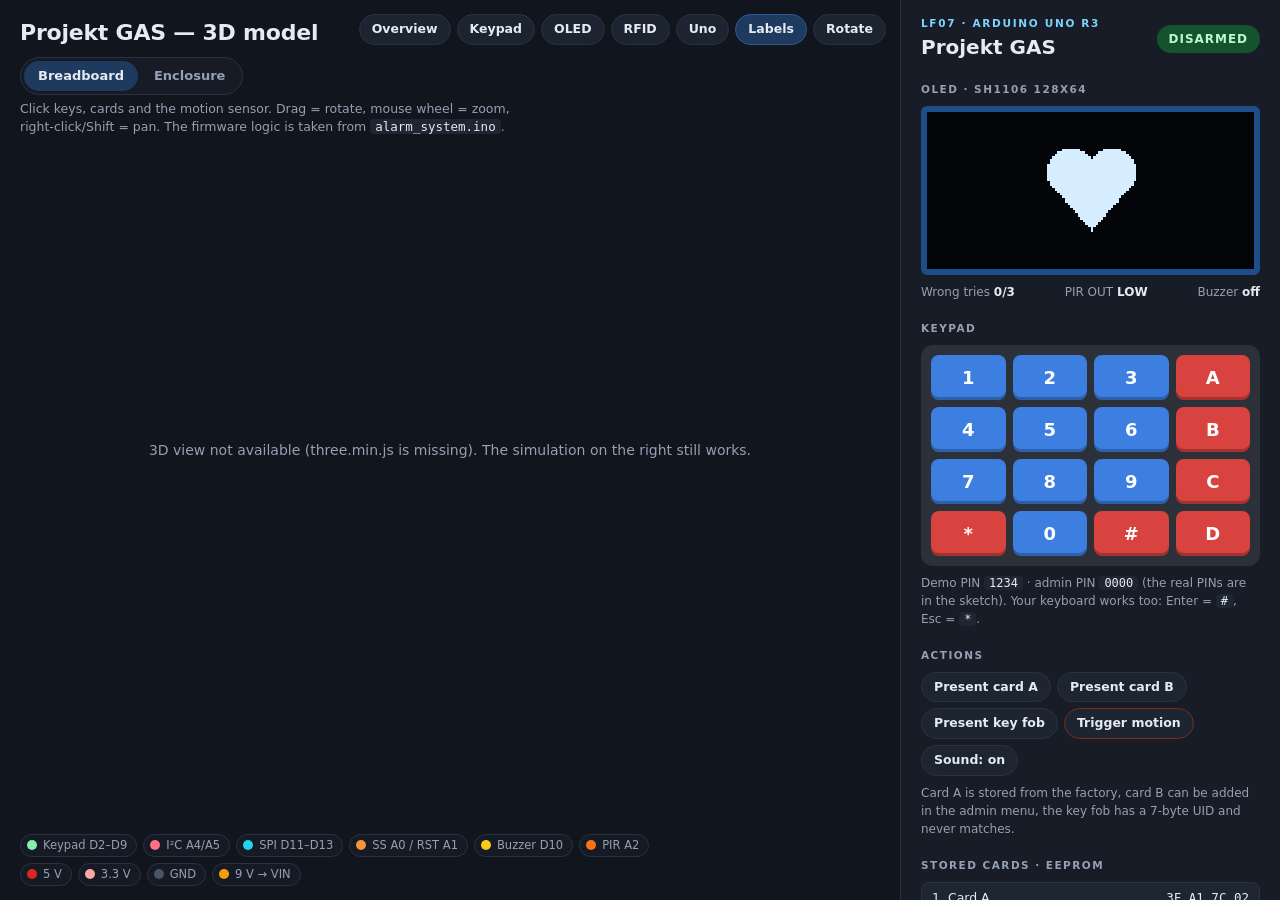
==== commit 5ce89a20: "Power the Uno from a 9 V battery on VIN, add the mini breadboard plan The case is printed. The batte" ====
--- a/docs/viewer/index.html
+++ b/docs/viewer/index.html
@@ -139,6 +139,7 @@
       <span><i style="background:#DC2626"></i>5 V</span>
       <span><i style="background:#FCA5A5"></i>3.3 V</span>
       <span><i style="background:#475569"></i>GND</span>
+      <span><i style="background:#f59e0b"></i>9 V → VIN</span>
     </div>
     <div id="tip" hidden></div>
     <div class="loading" id="loading">Loading 3D model …</div>
@@ -1012,6 +1013,8 @@
 
 function buildScene() {
   const V = (x, y, z) => new THREE.Vector3(x, y, z);
+  // false if the object or any of its parents is hidden (other tab, hidden case)
+  const isShown = (o) => { for (let q = o; q; q = q.parent) if (!q.visible) return false; return true; };
   const UP = V(0, 1, 0);
   const stage = $('#stage');
   const canvas = $('#c');
@@ -1496,17 +1499,22 @@
   label('Motion sensor', V(11, 1.9, 3.1));
 
   // =========================================================================
-  // 9 V battery
+  // 9 V battery (feeds VIN, not the barrel jack, so it fits into the case)
   // =========================================================================
-  const bat = new THREE.Group();
+  // lying block, terminals and snap clip at -z; leads: where the clip wires leave
+  function buildBattery(parent) {
+    const g = new THREE.Group();
+    parent.add(g);
+    box(2.6, 1.75, 3.1, mat(0x1e1f24, { roughness: 0.4 }), 0, 0.875, 0.85, g);
+    box(2.6, 1.75, 1.75, mat(0xc27c3a, { roughness: 0.35, metalness: 0.3 }), 0, 0.875, -1.55, g);
+    cyl(0.35, 0.3, silver, -0.6, 0.9, -2.55, g).rotation.x = Math.PI / 2;
+    cyl(0.35, 0.3, silver, 0.6, 0.9, -2.55, g, 6).rotation.x = Math.PI / 2;
+    box(2.2, 1.0, 0.4, blackPlastic, 0, 0.9, -2.85, g);
+    part(g, '9 V battery', 'Feeds the Uno through its VIN pin (7–12 V), not the barrel jack · red = +, black = − · VIN has no reverse-polarity protection');
+    return { g, leads: { '+': { p: V(-0.4, 0.9, -3.05), d: V(0, 0, -1) }, '-': { p: V(0.4, 0.9, -3.05), d: V(0, 0, -1) } } };
+  }
+  const bat = buildBattery(root).g;
   bat.position.set(12.4, 0, -3.2);
-  root.add(bat);
-  box(2.6, 1.75, 3.1, mat(0x1e1f24, { roughness: 0.4 }), 0, 0.875, 0.85, bat);
-  box(2.6, 1.75, 1.75, mat(0xc27c3a, { roughness: 0.35, metalness: 0.3 }), 0, 0.875, -1.55, bat);
-  cyl(0.35, 0.3, silver, -0.6, 0.9, -2.55, bat).rotation.x = Math.PI / 2;
-  cyl(0.35, 0.3, silver, 0.6, 0.9, -2.55, bat, 6).rotation.x = Math.PI / 2;
-  box(2.2, 1.0, 0.4, blackPlastic, 0, 0.9, -2.85, bat);
-  part(bat, '9 V battery', 'Powers the Uno through its barrel jack');
   label('9 V battery', V(12.4, 2.3, -3.2));
 
   // =========================================================================
@@ -1550,23 +1558,35 @@
     wires.push(w);
     return w;
   }
+  // Uno pin -> keypad / module pin, shared by the Breadboard and Enclosure tabs:
+  // change a pin here and both follow. Fields: signal group (animated pulses),
+  // Uno pin, module, module pin, color, title, text, breadboard-only direction.
+  const KP_COLORS = [0x86efac, 0xa78bfa, 0xbef264, 0xf0abfc, 0x5eead4, 0x60a5fa, 0x84cc16, 0x2dd4bf];
+  const KP_WIRES = ['D9', 'D8', 'D7', 'D6', 'D5', 'D4', 'D3', 'D2'].map((pin, i) => ({
+    pin, color: KP_COLORS[i],
+    title: pin + ' ↔ ' + (i < 4 ? 'R' + (i + 1) : 'C' + (i - 3)),
+    text: i < 4 ? 'Keypad row ' + (i + 1) + ' (INPUT_PULLUP)' : 'Keypad column ' + (i - 3) + ' (pulled LOW during the scan)'
+  }));
+  const MODULE_WIRES = [
+    ['sda', 'A4', 'oled', 'SDA', 0xfb7185, 'A4 → SDA', 'I²C data to the OLED'],
+    ['scl', 'A5', 'oled', 'SCL', 0xe879f9, 'A5 → SCL', 'I²C clock to the OLED'],
+    ['spi', 'D11', 'rc', 'MOSI', 0x22d3ee, 'D11 → MOSI', 'SPI, Uno → RC522'],
+    ['spi', 'D12', 'rc', 'MISO', 0x34d399, 'D12 ← MISO', 'SPI, RC522 → Uno'],
+    ['spi', 'D13', 'rc', 'SCK', 0xa3e635, 'D13 → SCK', 'SPI clock (the L LED is on D13 too)'],
+    ['spi', 'A0', 'rc', 'SDA', 0xfb923c, 'A0 → SDA/SS', 'Chip select of the RC522'],
+    ['spi', 'A1', 'rc', 'RST', 0xf472b6, 'A1 → RST', 'Reset of the RC522 (key B = soft reset)'],
+    [null, '3V3', 'rc', '3.3V', 0xfca5a5, '3.3 V → RC522', '3.3 V only! 5 V destroys the module'],
+    [null, 'GND1', 'rc', 'GND', 0x475569, 'GND → RC522', 'Ground'],
+    ['buz', 'D10', 'buz', 'S', 0xfacc15, 'D10 → Buzzer S', 'tone() puts the square wave on this pin', V(0, 0.4, 1)]
+  ];
   const kpDir = V(0, 0.55, 1);
-  const rowWires = [], colWires = [];
-  const KP_COLORS = [0x86efac, 0xa78bfa, 0xbef264, 0xf0abfc, 0x5eead4, 0x60a5fa, 0x84cc16, 0x2dd4bf];
-  ['D9', 'D8', 'D7', 'D6'].forEach((p, i) => rowWires.push(wire(unoPin(p), kpPins[i], KP_COLORS[i], p + ' ↔ R' + (i + 1), 'Keypad row ' + (i + 1) + ' (INPUT_PULLUP)', kpDir)));
-  ['D5', 'D4', 'D3', 'D2'].forEach((p, i) => colWires.push(wire(unoPin(p), kpPins[4 + i], KP_COLORS[4 + i], p + ' ↔ C' + (i + 1), 'Keypad column ' + (i + 1) + ' (pulled LOW during the scan)', kpDir)));
-  const wSDA = wire(unoPin('A4'), oledPins.SDA, 0xfb7185, 'A4 → SDA', 'I²C data to the OLED');
-  const wSCL = wire(unoPin('A5'), oledPins.SCL, 0xe879f9, 'A5 → SCL', 'I²C clock to the OLED');
-  const spi = [
-    wire(unoPin('D11'), rcPins.MOSI, 0x22d3ee, 'D11 → MOSI', 'SPI, Uno → RC522'),
-    wire(unoPin('D12'), rcPins.MISO, 0x34d399, 'D12 ← MISO', 'SPI, RC522 → Uno'),
-    wire(unoPin('D13'), rcPins.SCK, 0xa3e635, 'D13 → SCK', 'SPI clock (the L LED is on D13 too)'),
-    wire(unoPin('A0'), rcPins.SDA, 0xfb923c, 'A0 → SDA/SS', 'Chip select of the RC522'),
-    wire(unoPin('A1'), rcPins.RST, 0xf472b6, 'A1 → RST', 'Reset of the RC522 (key B = soft reset)')
-  ];
-  wire(unoPin('3V3'), rcPins['3.3V'], 0xfca5a5, '3.3 V → RC522', '3.3 V only! 5 V destroys the module');
-  wire(unoPin('GND1'), rcPins.GND, 0x475569, 'GND → RC522', 'Ground');
-  const wBuz = wire(unoPin('D10'), buzPins.S, 0xfacc15, 'D10 → Buzzer S', 'tone() puts the square wave on this pin', V(0, 0.4, 1));
+  const kpBb = KP_WIRES.map((k, i) => wire(unoPin(k.pin), kpPins[i], k.color, k.title, k.text, kpDir));
+  const bbModules = { oled: oledPins, rc: rcPins, buz: buzPins };
+  const bbSig = { sda: [], scl: [], spi: [], buz: [] };
+  MODULE_WIRES.forEach(([group, pin, mod, to, color, title, text, dir]) => {
+    const w = wire(unoPin(pin), bbModules[mod][to], color, title, text, dir);
+    if (group) bbSig[group].push(w);
+  });
   const wPir = wire(unoPin('A2'), pirPins.OUT, 0xf97316, 'A2 ← PIR OUT', 'HIGH on motion (was D11, which is MOSI now)');
   wire(unoPin('5V'), railPin(-3.0, '5V'), 0xdc2626, '5V → rail', '5 V supply for the OLED, buzzer and PIR');
   wire(unoPin('GND'), railPin(-3.6, 'GND'), 0x475569, 'GND → rail', 'common ground');
@@ -1579,14 +1599,18 @@
   wire(railPin(7.0, 'GND'), buzPins['-'], 0x475569, 'GND → Buzzer −', '', V(0, 0.4, 1));
   wire(railPin(8.6, '5V'), pirPins.VCC, 0xdc2626, '5V → PIR VCC', '', V(-1, 0.5, 0));
   wire(railPin(9.3, 'GND'), pirPins.GND, 0x475569, 'GND → PIR GND', '', V(-1, 0.5, 0));
-  // battery clip to the barrel jack
-  const jack = V(uno.position.x + 3.75, UNO_TOP + 0.55, uno.position.z - 1.85);
-  [[0xdc2626, -0.4], [0x1f2937, 0.4]].forEach(([c, dx]) => {
-    const a = V(bat.position.x + dx, 0.9, bat.position.z - 3.1);
-    const curve = new THREE.CubicBezierCurve3(a, a.clone().add(V(0, 0.3, -1.5)), jack.clone().add(V(2.5, 0.2, 0)), jack.clone().add(V(0.3, 0, 0)));
-    const tube = new THREE.Mesh(new THREE.TubeGeometry(curve, 40, 0.07, 8, false), mat(c));
+  // battery clip: red to VIN, black to the GND rail (the barrel jack stays free)
+  [[0xdc2626, -0.4, unoPin('VIN'), [V(9.5, 1.6, -6.4), V(2.3, 2.2, -6.0)], '9 V → VIN', 'Battery + on VIN. VIN skips the protection diode of the barrel jack: never swap + and −'],
+    [0x1f2937, 0.4, railPin(9.65, 'GND'), [V(14.4, 0.8, -4.5), V(14.4, 0.8, 8.4), V(10.4, 1.4, 7.4)], 'Battery − → GND rail', 'common ground']
+  ].forEach(([c, dx, to, via, title, text]) => {
+    const a = V(bat.position.x + dx, 0.9, bat.position.z - 3.05);
+    const pb = to.clone().addScaledVector(UP, 0.55);
+    const curve = new THREE.CatmullRomCurve3([a, a.clone().add(V(0, 0.2, -1.0)), ...via, pb.clone().addScaledVector(UP, 0.6), pb], false, 'centripetal');
+    const tube = new THREE.Mesh(new THREE.TubeGeometry(curve, 64, 0.07, 8, false), mat(c));
     tube.castShadow = true;
     root.add(tube);
+    part(tube, title, text);
+    dupont(to, UP);
   });
 
   // travelling signal pulses; the same signal is shown on the wires of both tabs
@@ -1602,8 +1626,8 @@
     w.glow = 1;
   }
   const sig = {
-    sda: [wSDA], scl: [wSCL], spi: [spi], buz: [wBuz], pir: [[wPir, true, 600]],
-    rows: [rowWires], cols: [colWires]
+    sda: bbSig.sda, scl: bbSig.scl, spi: [bbSig.spi], buz: bbSig.buz, pir: [[wPir, true, 600]],
+    rows: [kpBb.slice(0, 4)], cols: [kpBb.slice(4)]
   };
   let lastI2c = 0;
   fx.i2c = () => {
@@ -1762,9 +1786,10 @@
     const deg = Math.PI / 180;
     // layout of the case, same formulas as in Gehaeuse/gehaeuse.scad (mm)
     const G = {
-      wall: 2.4, floor_t: 2.4, lid_t: 2.4, cu_w: 90, cu_depth: 40, keypad_w: 69.5, keypad_h: 77,
+      wall: 2.4, floor_t: 2.4, lid_t: 2.4, cu_w: 90, cu_depth: 40, keypad_h: 77,
       ribbon_slot_h: 4, rfid_h: 40, oled_w: 36, oled_h: 34, guide_t: 1.2, fit: 0.25, uno_standoff_h: 5,
-      su_w: 52, su_h: 44, su_depth: 30, pir_post_h: 3, su_angle: 60, wedge_min: 5, cable_y: 145
+      su_w: 52, su_h: 44, su_depth: 30, pir_post_h: 3, su_angle: 60, wedge_min: 5, cable_y: 145,
+      bb_cy: 115, bat_t: 17.5, bat_l: 48.5, bat_y: 82
     };
     const lipIn = G.wall + 0.3 + 1.6;
     G.cu_cx = G.cu_w / 2;
@@ -1831,7 +1856,7 @@
     }
 
     const HOUSING = {
-      control_back: { color: 0xe3e6ea, title: 'Back part · control_back.stl', text: 'Uno on 4 standoffs · openings for USB-B and the barrel jack · cable hole Ø 8 mm · 2 holes for the wall screws' },
+      control_back: { color: 0xe3e6ea, title: 'Back part · control_back.stl', text: 'Uno on 4 standoffs · USB-B opening for uploading (the barrel jack opening stays free, the battery is inside on VIN) · cable hole Ø 8 mm · 2 holes for the wall screws' },
       control_front: { color: 0xf4b400, title: 'Front plate · control_front.stl', text: 'OLED window, 7 sound holes, RFID field (the card reads through 2.4 mm of plastic), keypad glued on the outside' },
       sensor_back: { color: 0xe3e6ea, title: 'Sensor back part · sensor_back.stl', text: 'Screwed onto the wedge · cable through the notch at the bottom or the hole in the back' },
       sensor_front: { color: 0xf4b400, title: 'Sensor front · sensor_front.stl', text: 'The Fresnel lens looks out, the HC-SR501 hangs on two posts' },
@@ -1919,11 +1944,13 @@
     cBuz.g.rotation.x = Math.PI / 2;
     cBuz.g.position.set(mm(G.buzzer_x), mm(G.oled_cy) - 0.15, -0.96);
 
-    // mini breadboard (170 holes) on the back wall above the Uno: 5 V and GND
-    const MB = { x: mm(G.cu_cx), y: 11.5, z: mm(G.floor_t) + 0.85 };
+    // mini breadboard SYB-170 (17 columns, 2 x 5 rows) on the back wall above
+    // the Uno, plan: Schaltplan/steckplan_gehaeuse.svg. col/row count from 0,
+    // the plan from 1: column 13 = 5 V, 15 = GND (upper half), 17 = 9 V (lower half)
+    const MB = { x: mm(G.cu_cx), y: mm(G.bb_cy), z: mm(G.floor_t) + 0.85 };
     const mbHole = (col, row) => V(MB.x + (col - 8) * 0.254,
       MB.y + (row < 5 ? 0.3 + (4 - row) * 0.254 : -0.3 - (row - 5) * 0.254), MB.z);
-    const MB5V = 12, MBGND = 14;
+    const MB5V = 12, MBGND = 14, MB9V = 16;
     const mbTex = canvasTex(470, 350, (g, w, h) => {
       g.fillStyle = '#ecebe6';
       g.fillRect(0, 0, w, h);
@@ -1944,11 +1971,20 @@
         g.textAlign = 'center';
         g.fillText(t, x, 18);
       });
+      const x9 = w / 2 + (MB9V - 8) * 25.4;
+      g.strokeStyle = g.fillStyle = '#d97706';
+      g.beginPath(); g.moveTo(x9 - 13, h / 2 + 20); g.lineTo(x9 - 13, h - 22); g.stroke();
+      g.fillText('9V', x9 - 2, h - 4);
     });
     const mbSide = mat(0xe4e3de);
     const mb = box(4.7, 0.85, 3.5, [mbSide, mbSide, new THREE.MeshStandardMaterial({ map: mbTex, roughness: 0.8 }), mbSide, mbSide, mbSide], MB.x, MB.y, mm(G.floor_t) + 0.425, cu);
     mb.rotation.x = Math.PI / 2;
-    part(mb, 'Mini breadboard', 'Glued to the back wall: one strip for 5 V, one for GND (OLED, buzzer, motion sensor)');
+    part(mb, 'Mini breadboard SYB-170', 'Glued to the back wall · upper half: column 13 = 5 V, column 15 = GND · lower half: column 17 = 9 V from the battery to VIN');
+
+    // 9 V block on its narrow side left of the breadboard, clip at the top
+    const cBat = buildBattery(cu);
+    cBat.g.quaternion.setFromRotationMatrix(new THREE.Matrix4().makeBasis(V(0, 0, -1), V(1, 0, 0), V(0, -1, 0)));
+    cBat.g.position.set(mm(G.wall) + 0.02, mm(G.bat_y + G.bat_l / 2) + 0.02, mm(G.floor_t) + 1.32);
 
     // ---- wires inside the case: rebuilt whenever the lid moves ----
     const caseWires = [];
@@ -1986,29 +2022,31 @@
     const hole = (col, row) => ({ o: cu, p: mbHole(col, row), d: V(0, 0, 1) });
     const cw = (a, b, color, title, text) => caseWire(cu, a, b, color, title, text);
 
-    const KP_COLORS = [0x86efac, 0xa78bfa, 0xbef264, 0xf0abfc, 0x5eead4, 0x60a5fa, 0x84cc16, 0x2dd4bf];
-    const cRows = ['D9', 'D8', 'D7', 'D6'].map((p, i) => cw(uPin(p), kpPlug[i], KP_COLORS[i], p + ' ↔ R' + (i + 1), 'Keypad row ' + (i + 1) + ' (INPUT_PULLUP)'));
-    const cCols = ['D5', 'D4', 'D3', 'D2'].map((p, i) => cw(uPin(p), kpPlug[4 + i], KP_COLORS[4 + i], p + ' ↔ C' + (i + 1), 'Keypad column ' + (i + 1) + ' (pulled LOW during the scan)'));
-    sig.rows.push(cRows);
-    sig.cols.push(cCols);
-    sig.sda.push(cw(uPin('A4'), mPin(cOled, 'SDA'), 0xfb7185, 'A4 → SDA', 'I²C data to the OLED'));
-    sig.scl.push(cw(uPin('A5'), mPin(cOled, 'SCL'), 0xe879f9, 'A5 → SCL', 'I²C clock to the OLED'));
-    sig.spi.push([
-      cw(uPin('D11'), mPin(cRc, 'MOSI'), 0x22d3ee, 'D11 → MOSI', 'SPI, Uno → RC522'),
-      cw(uPin('D12'), mPin(cRc, 'MISO'), 0x34d399, 'D12 ← MISO', 'SPI, RC522 → Uno'),
-      cw(uPin('D13'), mPin(cRc, 'SCK'), 0xa3e635, 'D13 → SCK', 'SPI clock (the L LED is on D13 too)'),
-      cw(uPin('A0'), mPin(cRc, 'SDA'), 0xfb923c, 'A0 → SDA/SS', 'Chip select of the RC522'),
-      cw(uPin('A1'), mPin(cRc, 'RST'), 0xf472b6, 'A1 → RST', 'Reset of the RC522 (key B = soft reset)')
-    ]);
-    cw(uPin('3V3'), mPin(cRc, '3.3V'), 0xfca5a5, '3.3 V → RC522', '3.3 V only! 5 V destroys the module');
-    cw(uPin('GND1'), mPin(cRc, 'GND'), 0x475569, 'GND → RC522', 'Ground');
-    sig.buz.push(cw(uPin('D10'), mPin(cBuz, 'S'), 0xfacc15, 'D10 → Buzzer S', 'tone() puts the square wave on this pin'));
-    cw(uPin('5V'), hole(MB5V, 0), 0xdc2626, '5V → breadboard', '5 V for the OLED, buzzer and motion sensor');
-    cw(uPin('GND'), hole(MBGND, 0), 0x475569, 'GND → breadboard', 'common ground');
-    cw(hole(MB5V, 1), mPin(cOled, 'VCC'), 0xdc2626, '5V → OLED VCC', '');
-    cw(hole(MBGND, 1), mPin(cOled, 'GND'), 0x475569, 'GND → OLED GND', '');
-    cw(hole(MB5V, 2), mPin(cBuz, '+'), 0xdc2626, '5V → Buzzer +', '');
-    cw(hole(MBGND, 2), mPin(cBuz, '-'), 0x475569, 'GND → Buzzer −', '');
+    const kpCase = KP_WIRES.map((k, i) => cw(uPin(k.pin), kpPlug[i], k.color, k.title, k.text));
+    sig.rows.push(kpCase.slice(0, 4));
+    sig.cols.push(kpCase.slice(4));
+    const caseModules = { oled: cOled, rc: cRc, buz: cBuz };
+    const caseSig = { sda: [], scl: [], spi: [], buz: [] };
+    MODULE_WIRES.forEach(([group, pin, mod, to, color, title, text]) => {
+      const w = cw(uPin(pin), mPin(caseModules[mod], to), color, title, text);
+      if (group) caseSig[group].push(w);
+    });
+    sig.sda.push(...caseSig.sda);
+    sig.scl.push(...caseSig.scl);
+    sig.spi.push(caseSig.spi);
+    sig.buz.push(...caseSig.buz);
+    // rows as in the plan: a = PIR (cable), b = buzzer, c = OLED, d = Uno, e = battery −
+    cw(uPin('5V'), hole(MB5V, 3), 0xdc2626, '5V → breadboard', '5 V for the OLED, buzzer and motion sensor');
+    cw(uPin('GND'), hole(MBGND, 3), 0x475569, 'GND → breadboard', 'common ground');
+    cw(hole(MB5V, 2), mPin(cOled, 'VCC'), 0xdc2626, '5V → OLED VCC', '');
+    cw(hole(MBGND, 2), mPin(cOled, 'GND'), 0x475569, 'GND → OLED GND', '');
+    cw(hole(MB5V, 1), mPin(cBuz, '+'), 0xdc2626, '5V → Buzzer +', '');
+    cw(hole(MBGND, 1), mPin(cBuz, '-'), 0x475569, 'GND → Buzzer −', '');
+    // battery clip into the breadboard, jumper from the 9 V column to VIN
+    const lead = (k) => ({ o: cBat.g, p: cBat.leads[k].p, d: cBat.leads[k].d });
+    caseWire(cu, lead('+'), hole(MB9V, 5), 0xdc2626, 'Battery + → breadboard', '9 V, lower half of column 17, from there to VIN', true);
+    caseWire(cu, lead('-'), hole(MBGND, 4), 0x1f2937, 'Battery − → GND', 'column 15, the common ground', true);
+    cw(uPin('VIN'), hole(MB9V, 9), 0xf59e0b, 'VIN ← 9 V', 'The Uno makes its 5 V from this with its own regulator. VIN skips the protection diode of the barrel jack: never swap + and −');
 
     // =======================================================================
     // sensor unit: wedge on the wall, sensor_back on the wedge (on_wedge())
@@ -2056,15 +2094,15 @@
     const cableEnd = { o: cu, p: V(mm(G.cu_cx) + 0.3, mm(G.cable_y) - 0.5, 1.1), d: V(0.25, -1, 0.35) };
     const sensorEnd = { o: sBack, p: V(mm(G.su_w / 2), 0.75, 2.55), d: V(0, 1, -0.6) };
     const wPirCu = caseWire(cu, uPin('A2'), cableEnd, 0xf97316, 'A2 ← PIR OUT', 'HIGH on motion (was D11, which is MOSI now)');
-    caseWire(cu, hole(MB5V, 3), cableEnd, 0xdc2626, '5V → PIR VCC', 'through the 3-wire cable');
-    caseWire(cu, hole(MBGND, 3), cableEnd, 0x475569, 'GND → PIR GND', 'through the 3-wire cable');
+    caseWire(cu, hole(MB5V, 0), cableEnd, 0xdc2626, '5V → PIR VCC', 'through the 3-wire cable');
+    caseWire(cu, hole(MBGND, 0), cableEnd, 0x475569, 'GND → PIR GND', 'through the 3-wire cable');
     const wPirSu = caseWire(sBack, sensorEnd, pirPin.OUT, 0xf97316, 'PIR OUT → cable', 'active HIGH on motion', true);
     caseWire(sBack, sensorEnd, pirPin.VCC, 0xdc2626, 'cable → PIR VCC', '5 V', true);
     caseWire(sBack, sensorEnd, pirPin.GND, 0x475569, 'cable → PIR GND', 'ground', true);
     const jacket = new THREE.Mesh(new THREE.BufferGeometry(), mat(0x3a4150, { roughness: 0.55 }));
     jacket.castShadow = true;
     caseRoot.add(jacket);
-    const wCable = { color: 0xf97316, mat: jacket.material, glow: 0, parent: caseRoot, curve: null, pulseScale: 1.3, noGlow: true };
+    const wCable = { color: 0xf97316, parent: caseRoot, curve: null, pulseScale: 1.3 };
     part(jacket, '3-wire cable', '5 V, GND and OUT → A2 · through the back of the control unit and the wall (Ø 8 mm) to the sensor unit');
     function layoutCable() {
       const P = (o, x, y, z) => inFrame(o, V(x, y, z), caseRoot);
@@ -2182,8 +2220,7 @@
       obj.updateMatrixWorld(true);
       const box3 = new THREE.Box3(), b = new THREE.Box3();
       obj.traverse((o) => {
-        if (!o.isMesh) return;
-        for (let q = o; q; q = q.parent) if (!q.visible) return;
+        if (!o.isMesh || !isShown(o)) return;
         if (!o.geometry.boundingBox) o.geometry.computeBoundingBox();
         box3.union(b.copy(o.geometry.boundingBox).applyMatrix4(o.matrixWorld));
       });
@@ -2324,9 +2361,8 @@
     ray.setFromCamera(ndc, camera);
     const hits = ray.intersectObjects(parts, true);
     for (const h of hits) {
-      let o = h.object, shown = true;
-      for (let q = o; q; q = q.parent) if (!q.visible) shown = false;   // other tab / hidden case
-      if (!shown) continue;
+      let o = h.object;
+      if (!isShown(o)) continue;
       while (o && !o.userData.part) o = o.parent;
       if (!o) continue;
       if (o.userData.part.housing && caseApi.mode !== 'solid') continue;  // look through the X-ray case
@@ -2622,10 +2658,9 @@
   function frameCamera(c) {
     const pts = [], corner = V(0, 0, 0);
     caseRoot.traverse((o) => {
-      if (!o.isMesh) return;
-      for (let q = o; q; q = q.parent) if (!q.visible) return;
+      if (!o.isMesh || !isShown(o)) return;
       if (!o.geometry.boundingBox) o.geometry.computeBoundingBox();
-      const b = o.geometry.boundingBox;
+      const b =o.geometry.boundingBox;
       for (let i = 0; i < 8; i++) {
         corner.set(i & 1 ? b.max.x : b.min.x, i & 2 ? b.max.y : b.min.y, i & 4 ? b.max.z : b.min.z);
         pts.push(corner.clone().applyMatrix4(o.matrixWorld));
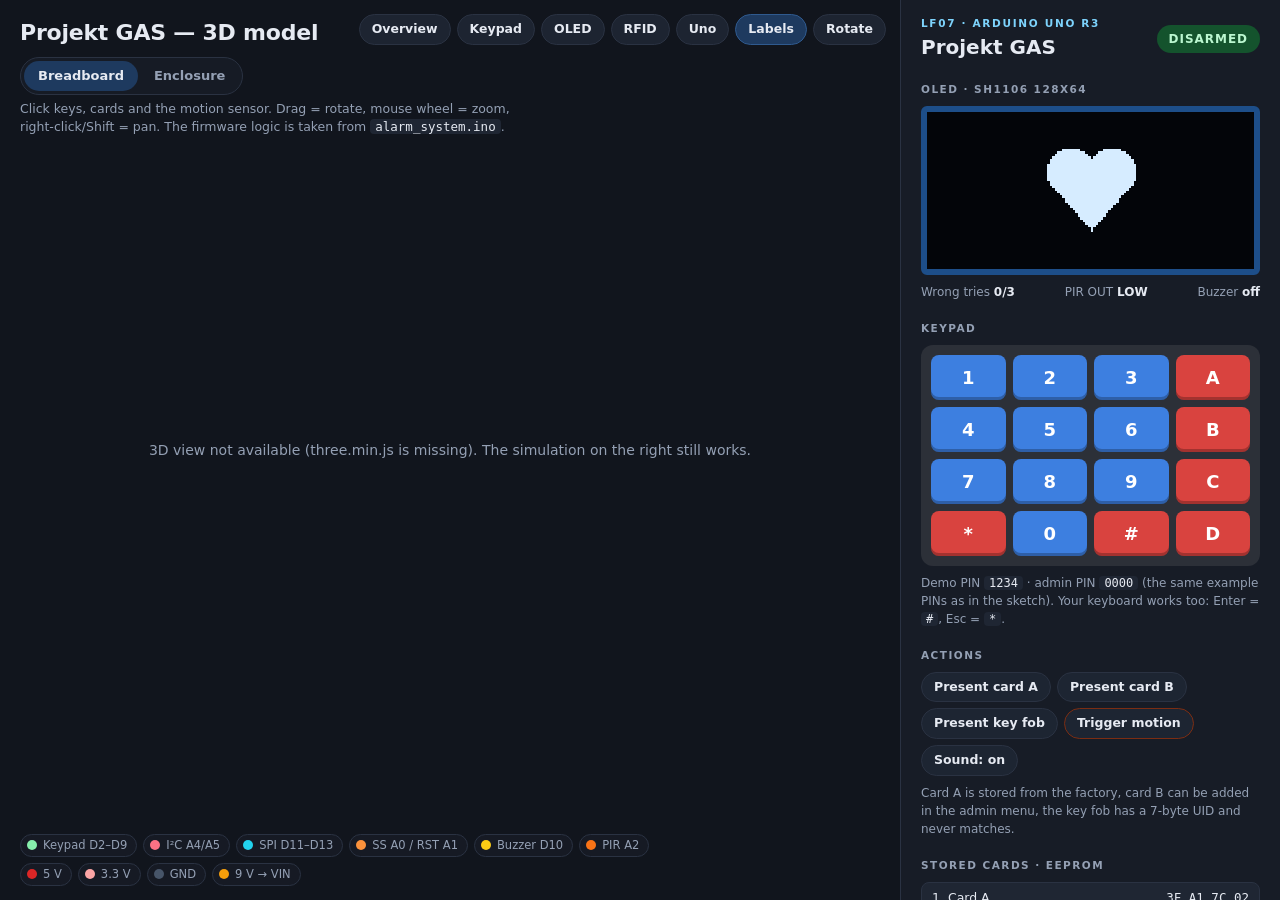
==== commit 514e8f39: "Example PINs and card UID in the sketch, same as the 3D model The public repository held the real PI" ====
--- a/docs/viewer/index.html
+++ b/docs/viewer/index.html
@@ -161,7 +161,7 @@
 
     <h2>Keypad</h2>
     <div class="keypad" id="keypad"></div>
-    <p class="hint">Demo PIN <code>1234</code> · admin PIN <code>0000</code> (the real PINs are in the sketch). Your keyboard works too: Enter = <code>#</code>, Esc = <code>*</code>.</p>
+    <p class="hint">Demo PIN <code>1234</code> · admin PIN <code>0000</code> (the same example PINs as in the sketch). Your keyboard works too: Enter = <code>#</code>, Esc = <code>*</code>.</p>
 
     <h2>Actions</h2>
     <div class="actions">
@@ -374,8 +374,8 @@
 // ===========================================================================
 // Firmware - ported 1:1 from Code/alarm_system/alarm_system.ino
 // ===========================================================================
-const PIN_CODE = '1234';    // demo value, the real PIN lives in the sketch
-const ADMIN_PIN = '0000';   // demo value, the real admin PIN lives in the sketch
+const PIN_CODE = '1234';    // example value, same as in the sketch
+const ADMIN_PIN = '0000';   // example value, same as in the sketch
 const ALARM_MS = 30000, ERROR_TONE_MS = 2000, EXIT_DELAY_MS = 10000, ENTRY_TIMEOUT_MS = 10000;
 const ADMIN_IDLE_TIMEOUT_MS = 20000, ADMIN_MSG_MS = 1500;
 const MAX_WRONG_TRIES = 3, MAX_ENTRY_LEN = 8, UID_LEN = 4, MAX_STORED_UIDS = 8, RFID_POLL_MS = 200;
@@ -396,7 +396,7 @@
 const motionPin = () => millis() < io.motionUntil;
 
 function setup() {
-  serial('[RFID] version 0x92');
+  serial('[RFID] version 0xB2');
   loadUidsFromEeprom();
   serial('=== Alarm system ready (disarmed) ===');
   serial("PIN + '#' or a known RFID card arms / disarms.");
@@ -504,7 +504,7 @@
 function resetRfid() {
   serial('[RFID] manual reset');
   fx.spi();
-  serial('[RFID] version 0x92');
+  serial('[RFID] version 0xB2');
   startSound(SND.OK);
 }
 
@@ -580,9 +580,11 @@
 }
 
 function accessDenied(reason) {
-  // a wrong PIN/card must not interrupt or restart a running siren
+  // a wrong PIN/card must not stop the siren - it restarts the alarm time
   if (fw.state === ST.ALARM) {
-    serial('[ALARM] wrong entry ignored, siren keeps running');
+    fw.stateStart = millis();
+    fw.displayDirty = true;
+    serial('[ALARM] wrong entry - alarm time restarted');
     return;
   }
   fw.wrongTries++;
